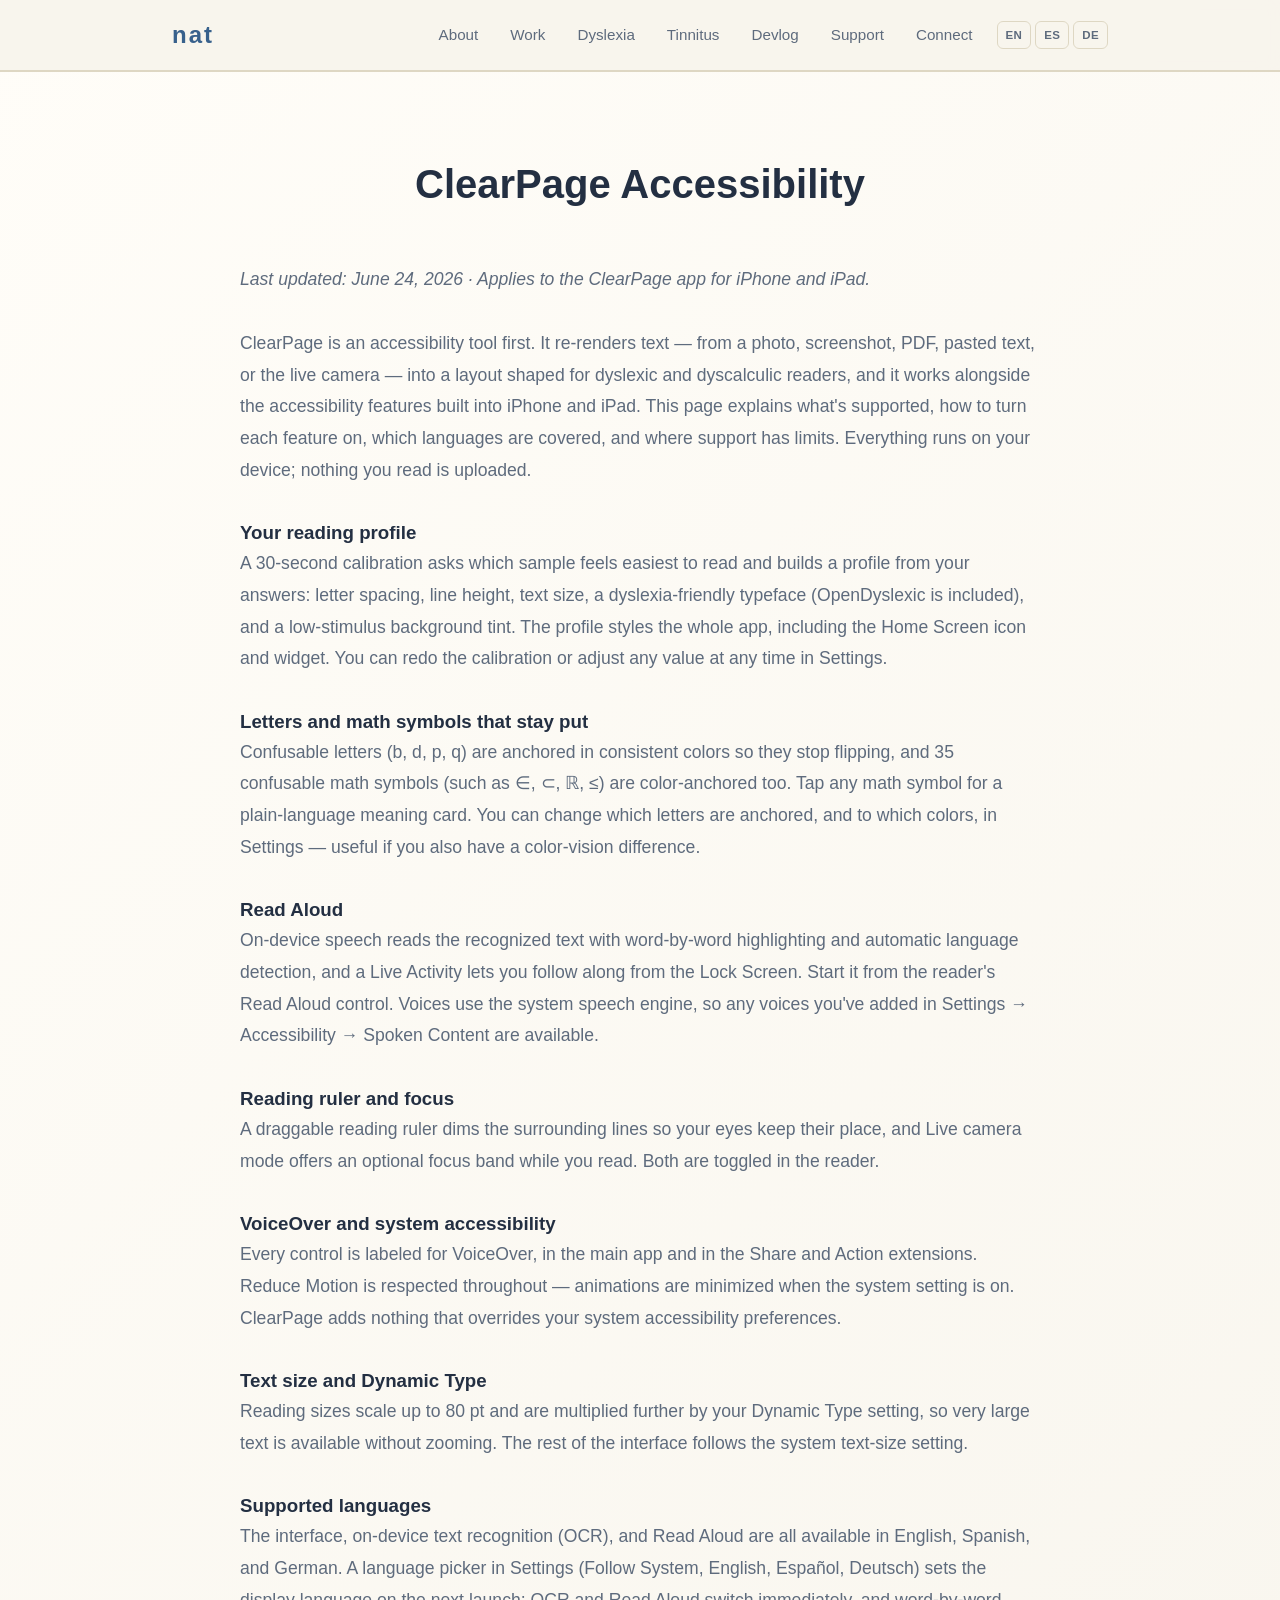
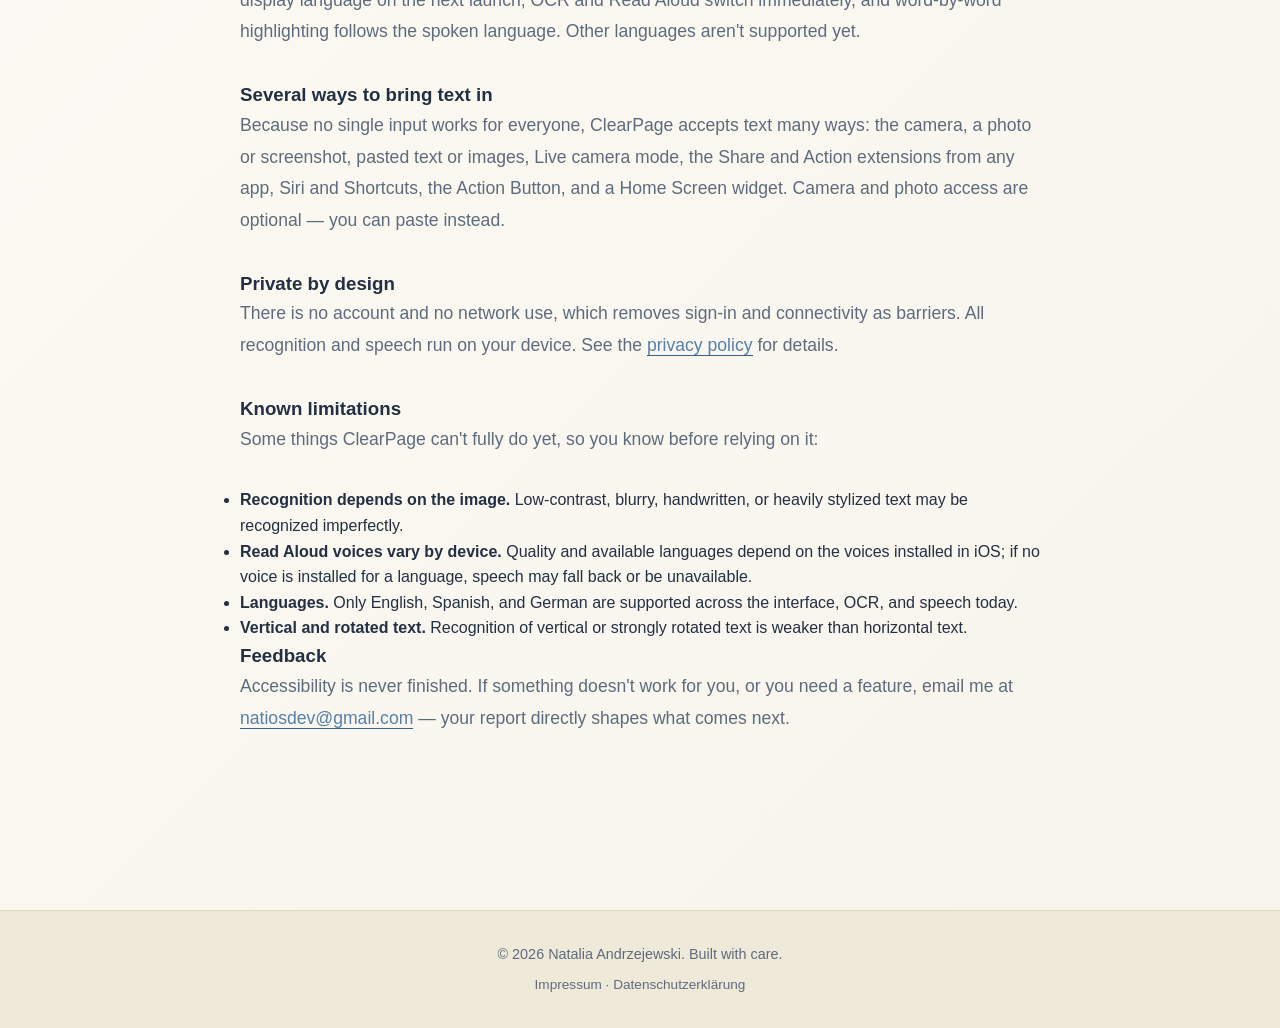
==== clearpage-accessibility.html @ b4b9f11f "Revamp to CSS v2" ====
<!DOCTYPE html>
<html lang="en">
<head>
    <meta charset="UTF-8">
    <meta name="viewport" content="width=device-width, initial-scale=1.0">
    <meta name="description" content="How the ClearPage iOS app supports accessibility: reading profiles, color-anchored letters, Read Aloud, VoiceOver, Dynamic Type, and supported languages (English, Spanish, German).">
    <title>ClearPage Accessibility | Natalia Andrzejewski</title>
    <link rel="icon" type="image/svg+xml" href="favicon.svg">
    <link rel="stylesheet" href="style.css?v=2">
    <script>(function(){try{var p=JSON.parse(localStorage.getItem('natladev-prefs')||'{}');var d=document.documentElement,t=p.theme;d.dataset.theme=(t==='light'||t==='dark')?t:(matchMedia('(prefers-color-scheme: light)').matches?'light':'dark');if(p.font)d.dataset.font=p.font;if(p.textsize)d.dataset.textsize=p.textsize;if(p.spacing)d.dataset.spacing=p.spacing;}catch(e){}})();</script>
</head>
<body>
    <a class="skip-link" href="#main">Skip to content</a>
    <nav class="navbar">
        <div class="container">
            <a href="index.html" class="logo">nat</a>
            <div class="nav-right">
                <ul class="nav-links" id="navMenu">
                    <li><a href="index.html#about" data-i18n="nav.about">About</a></li>
                    <li><a href="index.html#work" data-i18n="nav.work">Work</a></li>
                    <li><a href="clearpage.html" data-i18n="nav.dyslexia">Dyslexia</a></li>
                    <li><a href="tinnitus.html" data-i18n="nav.tinnitus">Tinnitus</a></li>
                    <li><a href="devlog.html" data-i18n="nav.devlog">Devlog</a></li>
                    <li><a href="support.html" data-i18n="nav.support">Support</a></li>
                    <li><a href="index.html#socials" data-i18n="nav.connect">Connect</a></li>
                </ul>
                <div class="lang-switch" role="group" aria-label="Language / Idioma / Sprache">
                    <button type="button" class="lang-btn" data-lang="en">EN</button>
                    <button type="button" class="lang-btn" data-lang="es">ES</button>
                    <button type="button" class="lang-btn" data-lang="de">DE</button>
                </div>
                <button class="nav-toggle" aria-label="Menu" aria-expanded="false" aria-controls="navMenu">☰</button>
            </div>
        </div>
    </nav>

    <section class="section" id="main">
        <div class="container">
            <h2 data-i18n="cpa.title">ClearPage Accessibility</h2>
            <div class="about-content">
                <p><em data-i18n="cpa.updated">Last updated: June 24, 2026 · Applies to the ClearPage app for iPhone and iPad.</em></p>

                <p data-i18n="cpa.intro">ClearPage is an accessibility tool first. It re-renders text — from a photo, screenshot, PDF, pasted text, or the live camera — into a layout shaped for dyslexic and dyscalculic readers, and it works alongside the accessibility features built into iPhone and iPad. This page explains what's supported, how to turn each feature on, which languages are covered, and where support has limits. Everything runs on your device; nothing you read is uploaded.</p>

                <h3 data-i18n="cpa.s1.h">Your reading profile</h3>
                <p data-i18n="cpa.s1.p">A 30-second calibration asks which sample feels easiest to read and builds a profile from your answers: letter spacing, line height, text size, a dyslexia-friendly typeface (OpenDyslexic is included), and a low-stimulus background tint. The profile styles the whole app, including the Home Screen icon and widget. You can redo the calibration or adjust any value at any time in Settings.</p>

                <h3 data-i18n="cpa.s2.h">Letters and math symbols that stay put</h3>
                <p data-i18n="cpa.s2.p">Confusable letters (b, d, p, q) are anchored in consistent colors so they stop flipping, and 35 confusable math symbols (such as ∈, ⊂, ℝ, ≤) are color-anchored too. Tap any math symbol for a plain-language meaning card. You can change which letters are anchored, and to which colors, in Settings — useful if you also have a color-vision difference.</p>

                <h3 data-i18n="cpa.s3.h">Read Aloud</h3>
                <p data-i18n="cpa.s3.p">On-device speech reads the recognized text with word-by-word highlighting and automatic language detection, and a Live Activity lets you follow along from the Lock Screen. Start it from the reader's Read Aloud control. Voices use the system speech engine, so any voices you've added in Settings → Accessibility → Spoken Content are available.</p>

                <h3 data-i18n="cpa.s4.h">Reading ruler and focus</h3>
                <p data-i18n="cpa.s4.p">A draggable reading ruler dims the surrounding lines so your eyes keep their place, and Live camera mode offers an optional focus band while you read. Both are toggled in the reader.</p>

                <h3 data-i18n="cpa.s5.h">VoiceOver and system accessibility</h3>
                <p data-i18n="cpa.s5.p">Every control is labeled for VoiceOver, in the main app and in the Share and Action extensions. Reduce Motion is respected throughout — animations are minimized when the system setting is on. ClearPage adds nothing that overrides your system accessibility preferences.</p>

                <h3 data-i18n="cpa.s6.h">Text size and Dynamic Type</h3>
                <p data-i18n="cpa.s6.p">Reading sizes scale up to 80 pt and are multiplied further by your Dynamic Type setting, so very large text is available without zooming. The rest of the interface follows the system text-size setting.</p>

                <h3 data-i18n="cpa.s7.h">Supported languages</h3>
                <p data-i18n="cpa.s7.p">The interface, on-device text recognition (OCR), and Read Aloud are all available in English, Spanish, and German. A language picker in Settings (Follow System, English, Español, Deutsch) sets the display language on the next launch; OCR and Read Aloud switch immediately, and word-by-word highlighting follows the spoken language. Other languages aren't supported yet.</p>

                <h3 data-i18n="cpa.s8.h">Several ways to bring text in</h3>
                <p data-i18n="cpa.s8.p">Because no single input works for everyone, ClearPage accepts text many ways: the camera, a photo or screenshot, pasted text or images, Live camera mode, the Share and Action extensions from any app, Siri and Shortcuts, the Action Button, and a Home Screen widget. Camera and photo access are optional — you can paste instead.</p>

                <h3 data-i18n="cpa.s9.h">Private by design</h3>
                <p data-i18n-html="cpa.s9.p">There is no account and no network use, which removes sign-in and connectivity as barriers. All recognition and speech run on your device. See the <a href="clearpage-privacy.html">privacy policy</a> for details.</p>

                <h3 data-i18n="cpa.s10.h">Known limitations</h3>
                <p data-i18n="cpa.s10.p">Some things ClearPage can't fully do yet, so you know before relying on it:</p>
                <ul>
                    <li data-i18n-html="cpa.s10.li1"><strong>Recognition depends on the image.</strong> Low-contrast, blurry, handwritten, or heavily stylized text may be recognized imperfectly.</li>
                    <li data-i18n-html="cpa.s10.li2"><strong>Read Aloud voices vary by device.</strong> Quality and available languages depend on the voices installed in iOS; if no voice is installed for a language, speech may fall back or be unavailable.</li>
                    <li data-i18n-html="cpa.s10.li3"><strong>Languages.</strong> Only English, Spanish, and German are supported across the interface, OCR, and speech today.</li>
                    <li data-i18n-html="cpa.s10.li4"><strong>Vertical and rotated text.</strong> Recognition of vertical or strongly rotated text is weaker than horizontal text.</li>
                </ul>

                <h3 data-i18n="cpa.s11.h">Feedback</h3>
                <p data-i18n-html="cpa.s11.p">Accessibility is never finished. If something doesn't work for you, or you need a feature, email me at <a href="mailto:natiosdev@gmail.com">natiosdev@gmail.com</a> — your report directly shapes what comes next.</p>
            </div>
        </div>
    </section>

    <footer>
        <div class="container">
            <p data-i18n="footer.copyright">&copy; 2026 Natalia Andrzejewski. Built with care.</p>
            <p class="legal-links"><a href="impressum.html" data-i18n="footer.impressum">Impressum</a> · <a href="datenschutz.html" data-i18n="footer.privacy">Datenschutzerklärung</a></p>
        </div>
    </footer>

    <script src="translations.js"></script>
    <script src="i18n.js"></script>
    <script src="script.js"></script>
    <script src="prefs.js" defer></script>
</body>
</html>
---- style.css ----
/* ============================================================================
   natladev — design system reference
   ----------------------------------------------------------------------------
   THEMING   :root sets dark-theme tokens; [data-theme="light"] overrides them.
             Reading prefs are applied via [data-theme] / [data-font] /
             [data-textsize] / [data-spacing] on <html> (see prefs.js).

   COLOR TOKENS
     --primary / --secondary   page + panel backgrounds
     --text / --text-muted     body + secondary text
     --accent / --accent-light brand blue (gradients, links, focus)
     --border, --card-bg, --card-bg-hover, --panel-bg, --tag-bg
     --cta-bg / --cta-text     contrast-safe filled buttons (both themes)

   ACCENT PRESETS (per-element gradient + glow, set on a parent element)
     .accent-blue/teal/amber/gold/rose  ->  --c-a / --c-b / --c-glow
     .tile-coffee/star/share/linkedin/email  ->  --tile-a / --tile-b / --tile-glow

   SHARED COMPONENTS
     .gradient-badge / .tile-icon   gradient circular icon badges
     .give-action / .give-grid      borderless glow tiles (Support, Connect)
     .step / .timeline              borderless steps + status timeline (Tinnitus)
     .has-glow / .hero-aurora       soft radial / warm aurora section glows
     tile-rise keyframe             shared entrance animation

   MOTION   Every animation/transition has a (prefers-reduced-motion: reduce)
            fallback. Keep that contract when adding new motion.
   ============================================================================ */
* {
    margin: 0;
    padding: 0;
    box-sizing: border-box;
}

:root {
    --primary: #1f2733;
    --secondary: #28323f;
    --accent: #74a0c5;
    --accent-light: #8ab0cf;
    --text: #f3efe4;
    --text-muted: #b6bfca;
    --border: #3a4452;
    --bg-dark: #1f2733;
    --bg-darker: #161d27;
    --nav-bg: rgba(31, 39, 51, 0.82);
    --nav-bg-solid: rgba(31, 39, 51, 0.97);
    --card-bg: rgba(243, 239, 228, 0.035);
    --card-bg-hover: rgba(243, 239, 228, 0.065);
    --tag-bg: rgba(115, 155, 191, 0.18);
    --panel-bg: #28323f;
    --cta-bg: #8ab0cf;
    --cta-text: #161d27;
    color-scheme: dark;
}

:root[data-theme="light"] {
    --primary: #f7f4ec;
    --secondary: #efe9da;
    --accent: #38618c;
    --accent-light: #5680a8;
    --text: #232f42;
    --text-muted: #5e6b7d;
    --border: #ded7c3;
    --bg-dark: #f7f4ec;
    --bg-darker: #fffdf8;
    --nav-bg: rgba(247, 244, 236, 0.86);
    --nav-bg-solid: rgba(247, 244, 236, 0.97);
    --card-bg: rgba(35, 47, 66, 0.035);
    --card-bg-hover: rgba(35, 47, 66, 0.065);
    --tag-bg: rgba(56, 97, 140, 0.1);
    --panel-bg: #fffdf8;
    --cta-bg: #2c4a68;
    --cta-text: #fffdf8;
    color-scheme: light;
}

/* OpenDyslexic — used only when the dyslexia-friendly font preference is on */
@font-face {
    font-family: 'OpenDyslexic';
    src: url('assets/fonts/OpenDyslexic-Regular.otf') format('opentype');
    font-weight: 400;
    font-style: normal;
    font-display: swap;
}

@font-face {
    font-family: 'OpenDyslexic';
    src: url('assets/fonts/OpenDyslexic-Bold.otf') format('opentype');
    font-weight: 700;
    font-style: normal;
    font-display: swap;
}

/* Reading preferences (set as data attributes on <html> by prefs.js) */
:root[data-textsize="large"] { font-size: 112.5%; }
:root[data-textsize="xl"] { font-size: 125%; }

:root[data-font="dyslexic"] body,
:root[data-font="dyslexic"] h1,
:root[data-font="dyslexic"] h2,
:root[data-font="dyslexic"] h3,
:root[data-font="dyslexic"] .logo {
    font-family: 'OpenDyslexic', Verdana, 'Trebuchet MS', Tahoma, sans-serif;
    letter-spacing: 0.02em;
    word-spacing: 0.1em;
}

:root[data-spacing="relaxed"] body { line-height: 1.9; }
:root[data-spacing="relaxed"] .about-content > p,
:root[data-spacing="relaxed"] .work-card p { line-height: 2.1; }

body {
    font-family: -apple-system, BlinkMacSystemFont, 'Segoe UI', 'Roboto', 'Oxygen', 'Ubuntu', 'Cantarell', sans-serif;
    background: linear-gradient(135deg, var(--bg-darker) 0%, var(--primary) 100%);
    color: var(--text);
    line-height: 1.6;
    overflow-x: hidden;
}

.container {
    max-width: 1000px;
    margin: 0 auto;
    padding: 0 2rem;
}

/* Accessibility: skip link + visible keyboard focus */
.skip-link {
    position: absolute;
    left: -9999px;
    top: 0;
    z-index: 200;
    background: var(--accent);
    color: var(--cta-text);
    padding: 0.75rem 1.25rem;
    border-radius: 0 0 8px 0;
    text-decoration: none;
    font-weight: 600;
}

.skip-link:focus {
    left: 0;
}

a:focus-visible,
button:focus-visible {
    outline: 3px solid var(--accent-light);
    outline-offset: 3px;
    border-radius: 4px;
}

/* Navigation */
.navbar {
    position: sticky;
    top: 0;
    z-index: 100;
    background: var(--nav-bg);
    backdrop-filter: blur(10px);
    border-bottom: 1px solid var(--border);
    padding: 1rem 0;
}

.navbar .container {
    display: flex;
    justify-content: space-between;
    align-items: center;
}

.logo {
    font-size: 1.5rem;
    font-weight: 700;
    color: var(--accent);
    text-decoration: none;
    letter-spacing: 2px;
}

.nav-toggle {
    display: none;
    font: inherit;
    font-size: 1.4rem;
    line-height: 1;
    color: var(--text);
    background: none;
    border: 1px solid var(--border);
    border-radius: 8px;
    padding: 0.35rem 0.65rem;
    cursor: pointer;
}

.nav-links {
    display: flex;
    list-style: none;
    gap: 2rem;
}

.nav-links a {
    color: var(--text-muted);
    text-decoration: none;
    transition: color 0.3s ease;
    font-size: 0.95rem;
}

.nav-links a:hover {
    color: var(--accent);
}

/* Hero Section */
.hero {
    padding: 8rem 0;
    text-align: center;
}

.hero-photo-ring {
    display: inline-block;
    padding: 4px;
    margin-bottom: 1.75rem;
    border-radius: 50%;
    background: linear-gradient(135deg, var(--accent), var(--accent-light));
    box-shadow: 0 14px 34px rgba(91, 134, 171, 0.30);
    transition: transform 0.3s ease;
}
.hero-photo-ring:hover { transform: translateY(-3px); }
.hero-photo {
    display: block;
    width: 150px;
    height: 150px;
    border-radius: 50%;
    object-fit: cover;
}
.hero-lead {
    max-width: 620px;
    margin: 0 auto;
    font-size: 1.45rem;
    line-height: 1.5;
    color: var(--text);
}
.hero-lead strong { color: var(--accent-light); font-weight: 700; }
.hero .hero-cred {
    margin-top: 1.1rem;
    font-size: 1rem;
}

.hero h1 {
    font-size: 3.5rem;
    font-weight: 700;
    margin-bottom: 1rem;
    color: var(--text);
}

.hero .subtitle {
    font-size: 1.25rem;
    color: var(--text-muted);
    max-width: 600px;
    margin: 0 auto;
}

.hero-tagline {
    margin-top: 1.5rem;
    font-size: 1.05rem;
    font-style: italic;
    color: var(--accent-light);
}

/* Hero app wordmarks */
.hero-apps {
    display: flex;
    flex-wrap: wrap;
    justify-content: center;
    align-items: flex-end;
    gap: 2.75rem;
    margin-top: 3rem;
}

.hero-app {
    display: inline-flex;
    flex-direction: column;
    align-items: center;
    gap: 0.7rem;
    opacity: 0.92;
    transition: opacity 0.25s ease, transform 0.25s ease;
}

.hero-app:hover { opacity: 1; transform: translateY(-3px); }

.hero-app img {
    height: 2.75rem;
    width: auto;
}

.hero-app-tag {
    font-size: 0.78rem;
    letter-spacing: 0.02em;
    color: var(--text-muted);
}

/* Tacet's mark is compact, so size it to sit level with the ClearPage logo */
.hero-app.wm-mtm img { height: 2rem; }

.hero-app:focus-visible {
    outline: 3px solid var(--accent-light);
    outline-offset: 6px;
    border-radius: 4px;
}

@media (max-width: 768px) {
    .hero-apps { gap: 2rem; }
    .hero-app img { height: 2.25rem; }
    .hero-app.wm-mtm img { height: 1.6rem; }
}

/* Hero sheet music: restless notes falling silent under the tacet mark */
.sound-wave {
    max-width: 700px;
    margin: 3rem auto 0;
}

.sound-wave svg {
    display: block;
    width: 100%;
    height: 70px;
    filter: drop-shadow(0 0 8px rgba(91, 134, 171, 0.35));
}

.staff-lines line {
    stroke: var(--accent);
    stroke-width: 1.5;
    stroke-linecap: round;
    opacity: 0.35;
    vector-effect: non-scaling-stroke;
}

.notes-chaos ellipse,
.notes-chaos .beam {
    fill: var(--accent);
}

.notes-chaos path {
    stroke: var(--accent);
    stroke-width: 2.5;
    stroke-linecap: round;
    fill: none;
    vector-effect: non-scaling-stroke;
}

.notes-chaos .beam {
    stroke: none;
}

.tacet-rest rect {
    fill: var(--accent);
}

.tacet-rest text {
    fill: var(--accent);
    font-family: Georgia, 'Times New Roman', serif;
    font-style: italic;
    font-size: 15px;
    letter-spacing: 1px;
}

/* The staff breathes: noisy notes (chaos) gently resolving into the tacet (rest), on a slow loop. */
.notes-chaos {
    opacity: 0.85;
    animation: wave-breathe-out 9s ease-in-out 1s infinite alternate;
}

.tacet-rest {
    opacity: 0;
    animation: wave-breathe-in 9s ease-in-out 1s infinite alternate;
}

@keyframes wave-breathe-out {
    from { opacity: 0.85; }
    to { opacity: 0; }
}

@keyframes wave-breathe-in {
    from { opacity: 0; }
    to { opacity: 0.9; }
}

@media (prefers-reduced-motion: reduce) {
    .notes-chaos { display: none; }
    .tacet-rest { opacity: 0.9; animation: none; }
}

/* Stat band */
.stat-band {
    text-align: center;
}

.stat-number {
    font-size: 4.5rem;
    font-weight: 700;
    line-height: 1.1;
    background: linear-gradient(135deg, var(--accent), var(--accent-light));
    -webkit-background-clip: text;
    background-clip: text;
    color: transparent;
}

.stat-text {
    max-width: 480px;
    margin: 0.75rem auto 0;
    color: var(--text-muted);
    font-size: 1.1rem;
}

/* Standalone line */
.about-content .standalone-line,
.standalone-line {
    margin: 3.5rem 0 1.5rem;
    text-align: center;
    font-size: 2rem;
    font-weight: 700;
    color: var(--accent);
}

/* Tone demo */
.tone-demo .about-content > p {
    text-align: center;
}

.tone-demo-controls {
    text-align: center;
    margin-top: 2.5rem;
}

.ear-emitter {
    position: relative;
    display: inline-flex;
    align-items: center;
    justify-content: center;
    width: 7rem;
    height: 7rem;
    border-radius: 50%;
    border: 1px solid var(--border);
    background: var(--card-bg);
    color: var(--accent);
    cursor: pointer;
    transition: background 0.25s ease, box-shadow 0.25s ease, transform 0.2s ease;
    user-select: none;
    -webkit-user-select: none;
    touch-action: none;
}

.ear-emitter:hover {
    background: var(--card-bg-hover);
    transform: translateY(-2px);
}

.ear-emitter:focus-visible {
    outline: 3px solid var(--accent-light);
    outline-offset: 4px;
}

.ear-emitter.playing {
    background: var(--card-bg-hover);
    box-shadow: 0 0 0 4px var(--tag-bg);
}

.ear-icon {
    position: relative;
    z-index: 2;
    display: flex;
    align-items: center;
    justify-content: center;
    width: 3.5rem;
    height: 3.5rem;
    border-radius: 50%;
    color: #fff;
    background: linear-gradient(135deg, var(--accent), var(--accent-light));
    box-shadow: inset 0 1px 2px rgba(255, 255, 255, 0.3), 0 6px 16px var(--tag-bg);
    transition: transform 0.3s ease;
}
.ear-emitter.playing .ear-icon { transform: scale(1.06); }

/* Sound ripples out from the ear while held — what he hears, made visible. */
.ear-waves span {
    position: absolute;
    top: 50%;
    left: 50%;
    width: 3.5rem;
    height: 3.5rem;
    margin: -1.75rem 0 0 -1.75rem;
    border-radius: 50%;
    border: 2px solid var(--accent);
    opacity: 0;
    z-index: 1;
    pointer-events: none;
}
.ear-emitter.playing .ear-waves span { animation: ear-ripple 1.9s ease-out infinite; }
.ear-emitter.playing .ear-waves span:nth-child(2) { animation-delay: 0.63s; }
.ear-emitter.playing .ear-waves span:nth-child(3) { animation-delay: 1.26s; }

@keyframes ear-ripple {
    0% { opacity: 0.5; transform: scale(0.85); }
    100% { opacity: 0; transform: scale(2.6); }
}

.tone-prompt {
    margin-top: 1.5rem;
    font-weight: 600;
    color: var(--text);
}

@media (prefers-reduced-motion: reduce) {
    .ear-emitter:hover { transform: none; }
    .ear-emitter.playing .ear-icon { transform: none; }
    .ear-emitter.playing .ear-waves span { animation: none; opacity: 0; }
}

.tone-note {
    margin-top: 1.25rem;
    font-size: 0.9rem;
    color: var(--text-muted);
    line-height: 1.7;
}

/* Sections */
.section {
    padding: 5rem 0;
    border-top: 1px solid var(--border);
}

.section h2 {
    font-size: 2.5rem;
    margin-bottom: 3rem;
    text-align: center;
}

/* About Section */
.about-content {
    max-width: 800px;
    margin: 0 auto;
}

.about-content a {
    color: var(--accent-light);
    text-decoration: none;
    border-bottom: 1px solid var(--accent);
}

.about-content a:hover {
    color: var(--accent);
}

.about-content > p {
    font-size: 1.1rem;
    color: var(--text-muted);
    margin-bottom: 2rem;
    line-height: 1.8;
}

.highlights {
    margin: 3rem 0;
}

.highlights h3 {
    font-size: 1.3rem;
    margin-bottom: 1rem;
    color: var(--accent);
}

.highlights ul {
    list-style: none;
    margin-top: 1rem;
}

.highlights li {
    padding: 0.75rem 0;
    padding-left: 1.5rem;
    position: relative;
    color: var(--text-muted);
}

.highlights li:before {
    content: "→";
    position: absolute;
    left: 0;
    color: var(--accent);
}

/* Work Grid */
.work-grid {
    display: grid;
    grid-template-columns: repeat(auto-fit, minmax(280px, 1fr));
    gap: 2rem;
    margin-top: 2rem;
}

.work-card {
    background: var(--card-bg);
    border: 1px solid var(--border);
    border-radius: 8px;
    padding: 2rem;
    transition: all 0.3s ease;
    cursor: pointer;
}

.work-card-link {
    display: block;
    text-decoration: none;
    color: inherit;
}

.work-card:hover {
    border-color: var(--accent);
    background: var(--card-bg-hover);
    transform: translateY(-4px);
}

.card-media {
    width: 132px;
    margin: 0 auto 1.5rem;
    border-radius: 16px;
    overflow: hidden;
    border: 1px solid var(--border);
    box-shadow: 0 6px 18px rgba(0, 0, 0, 0.12);
    background: var(--bg-darker);
}

.card-media video,
.card-media img {
    display: block;
    width: 100%;
    height: auto;
}

.work-card h3 {
    font-size: 1.2rem;
    margin-bottom: 0.75rem;
    color: var(--text);
}

.work-card p {
    color: var(--text-muted);
    margin-bottom: 1.5rem;
    line-height: 1.6;
}

.proj-cta {
    display: block;
    margin-bottom: 1.5rem;
    color: var(--accent-light);
    font-weight: 700;
    font-size: 1rem;
    letter-spacing: 0.01em;
}

.work-card:hover .proj-cta {
    color: var(--accent);
}

.tags {
    display: flex;
    flex-wrap: wrap;
    gap: 0.5rem;
}

.tags span {
    font-size: 0.8rem;
    background: var(--tag-bg);
    color: var(--accent-light);
    padding: 0.35rem 0.75rem;
    border-radius: 12px;
}

/* Social Section */
.social-section {
    text-align: center;
}

.social-section p {
    font-size: 1.1rem;
    color: var(--text-muted);
    margin-bottom: 3rem;
}

.social-links {
    display: flex;
    justify-content: center;
    gap: 2rem;
    flex-wrap: wrap;
}

.social-btn {
    display: inline-flex;
    align-items: center;
    gap: 0.75rem;
    padding: 1rem 1.75rem;
    border: 1px solid var(--border);
    border-radius: 10px;
    color: var(--text);
    text-decoration: none;
    font-weight: 500;
    transition: background 0.25s ease, box-shadow 0.25s ease, transform 0.25s ease;
    background: var(--card-bg);
    box-shadow: 0 1px 2px rgba(0, 0, 0, 0.04);
}

.social-btn:hover {
    background: var(--card-bg-hover);
    box-shadow: 0 6px 16px rgba(0, 0, 0, 0.08);
    transform: translateY(-1px);
}

/* Primary CTA — one confident filled button per page, for the one action that matters most */
.social-btn.primary {
    background: var(--cta-bg);
    border-color: var(--cta-bg);
    color: var(--cta-text);
    font-weight: 600;
    box-shadow: 0 4px 14px var(--tag-bg);
}

.social-btn.primary:hover {
    background: var(--cta-bg);
    border-color: var(--cta-bg);
    box-shadow: 0 8px 22px var(--tag-bg);
    transform: translateY(-1px);
    opacity: 0.92;
}

.social-btn svg {
    width: 20px;
    height: 20px;
}

.social-btn.github {
    --hover-color: var(--text);
}

.social-btn.linkedin {
    --hover-color: #0a66c2;
}

.social-btn.twitter {
    --hover-color: #1da1f2;
}

.social-btn.email {
    --hover-color: #34d399;
}

/* Status badges on work cards ("In Development" / "In Beta") */
.badge {
    display: inline-block;
    padding: 0.25rem 0.75rem;
    border-radius: 12px;
    font-size: 0.75rem;
    font-weight: 600;
    white-space: nowrap;
    margin-left: 0.5rem;
}

.badge-dev {
    background: var(--tag-bg);
    color: var(--accent);
}

.badge-beta {
    background: rgba(181, 127, 46, 0.16);
    color: #b5762c;
}

.badge-live {
    background: rgba(46, 160, 110, 0.18);
    color: #2ea06e;
}

/* Hero pronouns — mini badge tucked under the name */
.hero-pronouns {
    display: inline-block;
    margin-top: -0.35rem;
    margin-bottom: 0.5rem;
    font-size: 0.68rem;
    font-weight: 600;
    letter-spacing: 0.04em;
    color: var(--accent);
    background: var(--tag-bg);
    border: 1px solid var(--accent);
    border-radius: 999px;
    padding: 0.08rem 0.55rem;
    line-height: 1.4;
}

/* Right side of the nav bar: links + language switch + menu toggle */
.nav-right {
    display: flex;
    align-items: center;
    gap: 1.5rem;
}

/* Language switcher (always visible in the bar) */
.lang-switch {
    display: inline-flex;
    gap: 0.25rem;
    align-items: center;
}
.lang-btn {
    font: inherit;
    font-size: 0.72rem;
    font-weight: 700;
    letter-spacing: 0.03em;
    padding: 0.25rem 0.5rem;
    border: 1px solid var(--border);
    background: transparent;
    color: var(--text-muted);
    border-radius: 6px;
    cursor: pointer;
    transition: background 0.2s ease, color 0.2s ease, border-color 0.2s ease;
}
.lang-btn:hover { color: var(--text); border-color: var(--accent); }
.lang-btn[aria-pressed="true"] {
    background: var(--accent);
    border-color: var(--accent);
    color: #fff;
}

/* ===== Shared design language ===== */
/* Accent presets: set --c-a / --c-b / --c-glow for gradients, glows, and hovers */
.accent-teal  { --c-a: #1f8d86; --c-b: #44c3b6; --c-glow: rgba(31, 141, 134, 0.30); }
.accent-amber { --c-a: #c6852f; --c-b: #e3a857; --c-glow: rgba(198, 133, 47, 0.30); }
.accent-gold  { --c-a: #c69a16; --c-b: #f0cb4e; --c-glow: rgba(198, 154, 22, 0.30); }
.accent-blue  { --c-a: #3f6fa8; --c-b: #6aa0d6; --c-glow: rgba(63, 111, 168, 0.32); }
.accent-rose  { --c-a: #b5547a; --c-b: #e08aa9; --c-glow: rgba(181, 84, 122, 0.30); }

/* Reusable gradient icon badge */
.gradient-badge {
    display: flex;
    align-items: center;
    justify-content: center;
    border-radius: 50%;
    color: #fff;
    background: linear-gradient(135deg, var(--c-a, var(--accent)), var(--c-b, var(--accent-light)));
    box-shadow: inset 0 1px 2px rgba(255, 255, 255, 0.3), 0 6px 16px var(--c-glow, rgba(0, 0, 0, 0.15));
    transition: transform 0.3s ease;
}

/* Soft radial glow behind a section */
.has-glow { position: relative; overflow: hidden; }
.has-glow > .container { position: relative; z-index: 1; }
.has-glow::before {
    content: '';
    position: absolute;
    top: 32%;
    left: 50%;
    width: 720px;
    height: 720px;
    max-width: 130vw;
    transform: translate(-50%, -50%);
    background: radial-gradient(circle, rgba(91, 134, 171, 0.13), transparent 70%);
    pointer-events: none;
    z-index: 0;
}

/* Project cards (home) */
.proj-card { animation: tile-rise 0.55s ease both; }
.work-grid .proj-card:nth-child(1) { animation-delay: 0.05s; }
.work-grid .proj-card:nth-child(2) { animation-delay: 0.14s; }

.proj-head {
    display: flex;
    align-items: center;
    gap: 1rem;
    margin-bottom: 1.1rem;
}

.proj-icon {
    width: 60px;
    height: 60px;
    border-radius: 24%;
    flex-shrink: 0;
    box-shadow: 0 6px 16px var(--c-glow, rgba(0, 0, 0, 0.2));
    transition: transform 0.3s ease;
}

.proj-titles { display: flex; flex-direction: column; gap: 0.4rem; align-items: flex-start; }
.proj-titles h3 { margin: 0; font-size: 1.35rem; }
.proj-titles .badge { margin-left: 0; }

.proj-card em { color: var(--c-a); font-style: italic; }

.proj-card:hover {
    border-color: var(--c-a);
    box-shadow: 0 16px 38px var(--c-glow);
}
.proj-card:hover .proj-icon { transform: scale(1.06) rotate(-3deg); }

/* Skill group labels: a little color */

/* Socials: brand-tinted hover with a lift */
.social-btn.github:hover,
.social-btn.linkedin:hover,
.social-btn.email:hover {
    border-color: var(--hover-color);
    color: var(--hover-color);
    transform: translateY(-3px);
}

@media (prefers-reduced-motion: reduce) {
    .proj-card { animation: none; }
    .proj-card:hover .proj-icon { transform: none; }
    .social-btn.github:hover,
    .social-btn.linkedin:hover,
    .social-btn.email:hover { transform: none; }
}

/* Support hero: app icon badges */
.hero-app-icons {
    display: flex;
    justify-content: center;
    gap: 1.5rem;
    margin-top: 2.75rem;
}

.app-icon-badge {
    display: inline-flex;
    border-radius: 22%;
    box-shadow: 0 8px 24px rgba(0, 0, 0, 0.25);
    transition: transform 0.25s ease, box-shadow 0.25s ease;
}

.app-icon-badge img {
    display: block;
    width: 76px;
    height: 76px;
    border-radius: 22%;
}

.app-icon-badge:hover {
    transform: translateY(-4px) scale(1.04);
    box-shadow: 0 14px 32px rgba(0, 0, 0, 0.32);
}

.app-icon-badge:focus-visible {
    outline: 3px solid var(--accent-light);
    outline-offset: 4px;
}

/* Support: icon tiles for ways to support */
.support-section { position: relative; overflow: hidden; }

.support-section::before {
    content: '';
    position: absolute;
    top: 28%;
    left: 50%;
    width: 680px;
    height: 680px;
    max-width: 120vw;
    transform: translate(-50%, -50%);
    background: radial-gradient(circle, rgba(91, 134, 171, 0.16), transparent 70%);
    pointer-events: none;
    z-index: 0;
}

.support-section .container { position: relative; z-index: 1; }

@keyframes tile-rise {
    from { opacity: 0; transform: translateY(18px); }
    to { opacity: 1; transform: translateY(0); }
}

/* Per-tile accent presets — shared by the Support and Connect tiles */
.tile-coffee { --tile-a: #c6852f; --tile-b: #e3a857; --tile-glow: rgba(198, 133, 47, 0.32); }
.tile-star   { --tile-a: #c69a16; --tile-b: #f0cb4e; --tile-glow: rgba(198, 154, 22, 0.32); }
.tile-share  { --tile-a: #3f6fa8; --tile-b: #6aa0d6; --tile-glow: rgba(63, 111, 168, 0.34); }

/* Gradient circular icon badge used by the borderless tiles */
.tile-icon {
    display: flex;
    align-items: center;
    justify-content: center;
    width: 3.75rem;
    height: 3.75rem;
    border-radius: 50%;
    color: #fff;
    background: linear-gradient(135deg, var(--tile-a, var(--accent)), var(--tile-b, var(--accent-light)));
    box-shadow: inset 0 1px 2px rgba(255, 255, 255, 0.3), 0 6px 16px var(--tile-glow, rgba(0, 0, 0, 0.15));
    transition: transform 0.3s ease;
}

.share-btn { font: inherit; cursor: pointer; }

@media (prefers-reduced-motion: reduce) {
    .app-icon-badge:hover { transform: none; }
}

/* Support — "Ways to give back": warm, borderless actions */
.give-intro {
    text-align: center;
    max-width: 540px;
    margin: 1rem auto 0;
    color: var(--text-muted);
    font-size: 1.08rem;
    line-height: 1.65;
}
.give-grid {
    display: grid;
    grid-template-columns: repeat(auto-fit, minmax(210px, 1fr));
    gap: 1rem 1.5rem;
    max-width: 880px;
    margin: 3rem auto 0;
}
.give-action {
    display: flex;
    flex-direction: column;
    align-items: center;
    text-align: center;
    gap: 1.1rem;
    padding: 2rem 1.25rem;
    background: transparent;
    border: none;
    border-radius: 22px;
    color: var(--text);
    text-decoration: none;
    font: inherit;
    cursor: pointer;
    transition: background 0.35s ease, transform 0.35s ease;
    animation: tile-rise 0.55s ease both;
}
.give-action:nth-child(1) { animation-delay: 0.05s; }
.give-action:nth-child(2) { animation-delay: 0.13s; }
.give-action:nth-child(3) { animation-delay: 0.21s; }
.give-action .tile-icon {
    width: 4.25rem;
    height: 4.25rem;
    box-shadow: inset 0 1px 2px rgba(255, 255, 255, 0.3), 0 8px 22px var(--tile-glow, rgba(0, 0, 0, 0.15));
}
.give-action:hover {
    background: radial-gradient(circle at 50% 18%, var(--tile-glow, rgba(0, 0, 0, 0.06)), transparent 72%);
    transform: translateY(-5px);
}
.give-action:hover .tile-icon {
    transform: scale(1.08) rotate(-4deg);
    box-shadow: inset 0 1px 2px rgba(255, 255, 255, 0.35), 0 14px 32px var(--tile-glow, rgba(0, 0, 0, 0.2));
}
.give-action h3 {
    font-size: 1.18rem;
    color: var(--text);
}
.give-action p {
    color: var(--text-muted);
    font-size: 0.92rem;
    line-height: 1.55;
    margin: 0;
    max-width: 220px;
}
@media (prefers-reduced-motion: reduce) {
    .give-action { animation: none; }
    .give-action:hover { transform: none; }
    .give-action:hover .tile-icon { transform: none; }
}

/* Tinnitus hero — slow warm aurora glow */
.hero-aurora { position: relative; overflow: hidden; }
.hero-aurora > .container { position: relative; z-index: 1; }
.hero-aurora::before {
    content: '';
    position: absolute;
    top: -8%;
    left: 50%;
    width: 900px;
    height: 620px;
    max-width: 145vw;
    transform: translateX(-50%);
    background: radial-gradient(ellipse at center, rgba(198, 133, 47, 0.13), rgba(181, 84, 122, 0.08) 46%, transparent 72%);
    pointer-events: none;
    z-index: 0;
    animation: aurora-drift 15s ease-in-out infinite alternate;
}
@keyframes aurora-drift {
    from { transform: translateX(-50%) translateY(0) scale(1); opacity: 0.8; }
    to { transform: translateX(-50%) translateY(20px) scale(1.06); opacity: 1; }
}

/* Love story — hand-drawn sticky note */
.love-note {
    max-width: 330px;
    margin: 3rem auto;
    text-align: center;
}
.love-note img {
    display: block;
    width: 100%;
    height: auto;
    border-radius: 10px;
    transform: rotate(-2.5deg);
    box-shadow: 0 16px 38px rgba(0, 0, 0, 0.26);
    transition: transform 0.35s ease;
}
.love-note:hover img {
    transform: rotate(0deg) scale(1.02);
}
.love-note figcaption {
    margin-top: 1.4rem;
    font-style: italic;
    font-size: 0.95rem;
    color: var(--text-muted);
}
@media (prefers-reduced-motion: reduce) {
    .love-note:hover img { transform: rotate(-2.5deg); }
}

/* Love story signature */
.signature {
    text-align: center;
    margin-top: 1.25rem;
    font-style: italic;
    font-size: 1.05rem;
    color: var(--text-muted);
}

/* Project status — guided timeline */
.timeline {
    max-width: 560px;
    margin: 2.25rem auto 0;
    text-align: left;
}
.timeline-item {
    position: relative;
    display: grid;
    grid-template-columns: 1.25rem 1fr;
    gap: 1.1rem;
    padding-bottom: 1.85rem;
}
.timeline-item:last-child { padding-bottom: 0; }
.timeline-item::before {
    content: '';
    position: absolute;
    left: 0.56rem;
    top: 1.55rem;
    bottom: -0.1rem;
    width: 2px;
    background: linear-gradient(var(--c-a, var(--accent)), transparent);
}
.timeline-item:last-child::before { display: none; }
.timeline-node {
    position: relative;
    z-index: 1;
    width: 1.25rem;
    height: 1.25rem;
    margin-top: 0.2rem;
    border-radius: 50%;
    background: linear-gradient(135deg, var(--c-a, var(--accent)), var(--c-b, var(--accent-light)));
    box-shadow: inset 0 1px 2px rgba(255, 255, 255, 0.3), 0 4px 12px var(--c-glow, rgba(0, 0, 0, 0.15));
}
.timeline-when {
    display: block;
    font-weight: 700;
    font-size: 0.72rem;
    letter-spacing: 0.09em;
    text-transform: uppercase;
    color: var(--c-a, var(--accent));
    margin-bottom: 0.3rem;
}
.timeline-body p { margin: 0; color: var(--text-muted); line-height: 1.6; }

/* Status — connect CTA */
.status-cta {
    margin-top: 3rem;
    text-align: center;
}
.status-cta p {
    max-width: 480px;
    margin: 0 auto 1.5rem;
    color: var(--text-muted);
    line-height: 1.6;
}
.cta-link {
    display: inline-flex;
    align-items: center;
    gap: 0.45rem;
    font-size: 1.2rem;
    font-weight: 700;
    color: var(--text);
    text-decoration: none;
    border-bottom: 3px solid var(--accent);
    padding-bottom: 3px;
    transition: gap 0.2s ease, border-color 0.2s ease;
}
.cta-link:hover {
    gap: 0.75rem;
    border-color: var(--accent-light);
}
@media (prefers-reduced-motion: reduce) {
    .cta-button:hover { transform: none; }
}

@media (prefers-reduced-motion: reduce) {
    .hero-aurora::before { animation: none; }
}

/* Tinnitus "How it works" — guided flow timeline */
.flow {
    max-width: 680px;
    margin: 2.5rem auto 0;
}
.flow-step {
    display: grid;
    grid-template-columns: 3.5rem 1fr;
    gap: 1.5rem;
    padding-bottom: 2.5rem;
    animation: tile-rise 0.5s ease both;
}
.flow-step:nth-child(1) { animation-delay: 0.05s; }
.flow-step:nth-child(2) { animation-delay: 0.13s; }
.flow-step:nth-child(3) { animation-delay: 0.21s; }
.flow-step:nth-child(4) { animation-delay: 0.29s; }
.flow-step:last-child { padding-bottom: 0; }
.flow-marker { position: relative; }
.flow-badge {
    width: 3.5rem;
    height: 3.5rem;
    font-size: 1.35rem;
    font-weight: 700;
    position: relative;
    z-index: 1;
    transition: transform 0.3s ease, box-shadow 0.3s ease;
}
/* connecting line, fading from this step's accent toward the next */
.flow-step:not(:last-child) .flow-marker::after {
    content: '';
    position: absolute;
    left: 1.75rem;
    transform: translateX(-50%);
    top: 3.95rem;
    bottom: -2.5rem;
    width: 3px;
    border-radius: 3px;
    background: linear-gradient(180deg, var(--c-a), var(--c-glow));
}
.flow-content { padding-top: 0.45rem; }
.flow-content h3 { font-size: 1.15rem; color: var(--text); margin: 0 0 0.4rem; }
.flow-content p { color: var(--text-muted); line-height: 1.65; margin: 0 0 0.85rem; font-size: 0.97rem; }
.flow-content .tags span { color: var(--c-a); }
.flow-step:hover .flow-badge {
    transform: scale(1.08) rotate(-4deg);
    box-shadow: inset 0 1px 2px rgba(255, 255, 255, 0.35), 0 12px 28px var(--c-glow);
}
@media (prefers-reduced-motion: reduce) {
    .flow-step { animation: none; }
    .flow-step:hover .flow-badge { transform: none; }
}

/* Let's Connect — tile accents (matches the Support tiles) */
.connect-grid { max-width: 640px; margin-left: auto; margin-right: auto; }
.tile-linkedin { --tile-a: #2a66bc; --tile-b: #5b9bd5; --tile-glow: rgba(42, 102, 188, 0.32); }
.tile-email    { --tile-a: #2f9e7d; --tile-b: #54c79f; --tile-glow: rgba(47, 158, 125, 0.30); }

/* Stay in the loop — newsletter card */
.newsletter-section { position: relative; overflow: hidden; }
.newsletter-section::before {
    content: '';
    position: absolute;
    top: 32%;
    left: 50%;
    width: 620px;
    height: 620px;
    max-width: 120vw;
    transform: translate(-50%, -50%);
    background: radial-gradient(circle, rgba(91, 134, 171, 0.14), transparent 70%);
    pointer-events: none;
    z-index: 0;
}
.newsletter-section .container { position: relative; z-index: 1; }

.newsletter-card {
    max-width: 520px;
    margin: 2.5rem auto 0;
    padding: 2.5rem 2rem;
    background: var(--card-bg);
    border: 1px solid var(--border);
    border-radius: 20px;
    text-align: center;
    box-shadow: 0 16px 44px rgba(0, 0, 0, 0.10);
    animation: tile-rise 0.55s ease both;
}
.newsletter-badge {
    display: inline-flex;
    align-items: center;
    justify-content: center;
    width: 3.75rem;
    height: 3.75rem;
    border-radius: 50%;
    color: #fff;
    background: linear-gradient(135deg, var(--accent), var(--accent-light));
    box-shadow: inset 0 1px 2px rgba(255, 255, 255, 0.3), 0 6px 16px rgba(91, 134, 171, 0.32);
    margin-bottom: 1.25rem;
}
.newsletter-lead {
    color: var(--text-muted);
    line-height: 1.6;
    margin: 0 auto;
    max-width: 380px;
}
.newsletter-form {
    display: flex;
    gap: 0.75rem;
    margin-top: 1.75rem;
}
.newsletter-form input {
    flex: 1;
    min-width: 0;
    padding: 0.9rem 1.1rem;
    border: 1px solid var(--border);
    border-radius: 10px;
    background: var(--primary);
    color: var(--text);
    font: inherit;
    transition: border-color 0.2s ease, box-shadow 0.2s ease;
}
.newsletter-form input:focus {
    outline: none;
    border-color: var(--accent);
    box-shadow: 0 0 0 3px var(--tag-bg);
}
.newsletter-form button {
    padding: 0.9rem 1.75rem;
    border: none;
    border-radius: 10px;
    font-weight: 600;
    cursor: pointer;
    color: var(--cta-text);
    background: linear-gradient(135deg, var(--accent), var(--accent-light));
    box-shadow: 0 6px 16px var(--tag-bg);
    transition: transform 0.2s ease, box-shadow 0.2s ease;
    white-space: nowrap;
}
.newsletter-form button:hover {
    transform: translateY(-1px);
    box-shadow: 0 10px 24px var(--tag-bg);
}
.newsletter-fine {
    font-size: 0.85rem;
    color: var(--text-muted);
    margin-top: 1rem;
}
@media (max-width: 480px) {
    .newsletter-form { flex-direction: column; }
}
@media (prefers-reduced-motion: reduce) {
    .newsletter-card { animation: none; }
    .newsletter-form button:hover { transform: none; }
}

/* ClearPage page */
.wordmark {
    margin-bottom: 1.5rem;
}

.wordmark img {
    width: min(420px, 80%);
    height: auto;
}

.cp-mascot {
    width: 180px;
    height: auto;
    margin-bottom: 1rem;
}

.app-icon {
    display: block;
    width: 96px;
    height: 96px;
    margin: 0 auto 1.5rem;
    border-radius: 22%;
    box-shadow: 0 8px 30px rgba(0, 0, 0, 0.35);
}

.cp-illustration {
    display: block;
    width: 200px;
    height: auto;
    margin: 2.5rem auto 0;
    opacity: 0.9;
}

/* Extra breathing room above the hero CTA */
.hero .social-links {
    margin-top: 2.5rem;
}

/* App Store badge CTA */
.appstore-badge {
    display: inline-flex;
    border-radius: 9px;
    transition: transform 0.25s ease, opacity 0.25s ease;
}

.appstore-badge img {
    height: 48px;
    width: auto;
}

/* Official App Store badge used as a status indicator on project cards */
.proj-store-badge img {
    height: 30px;
    width: auto;
}

/* ClearPage feature cards: accent + motion */
.feat-card { animation: tile-rise 0.55s ease both; background: transparent; border-color: transparent; box-shadow: none; transition: background 0.35s ease, transform 0.35s ease; }
.work-grid .feat-card:nth-child(1) { animation-delay: 0.05s; }
.work-grid .feat-card:nth-child(2) { animation-delay: 0.12s; }
.work-grid .feat-card:nth-child(3) { animation-delay: 0.19s; }
.work-grid .feat-card:nth-child(4) { animation-delay: 0.26s; }
.work-grid .feat-card:nth-child(5) { animation-delay: 0.33s; }
.work-grid .feat-card:nth-child(6) { animation-delay: 0.40s; }
.feat-card .card-media { transition: transform 0.35s ease, box-shadow 0.3s ease; }
.feat-card:hover { border-color: transparent; background: radial-gradient(circle at 50% 8%, var(--c-glow), transparent 66%); box-shadow: none; transform: translateY(-5px); }
.feat-card:hover .card-media { transform: scale(1.04); box-shadow: 0 10px 22px var(--c-glow); }
.feat-card .tags span { color: var(--c-a); }

/* ClearPage "Who it's for": icon badge + accent */
.who-card { animation: tile-rise 0.5s ease both; transition: background 0.35s ease, transform 0.35s ease; }
.who-grid .who-card:nth-child(1) { animation-delay: 0.05s; }
.who-grid .who-card:nth-child(2) { animation-delay: 0.12s; }
.who-grid .who-card:nth-child(3) { animation-delay: 0.19s; }
.who-grid .who-card:nth-child(4) { animation-delay: 0.26s; }
.who-icon { width: 4rem; height: 4rem; margin: 0 auto 1.1rem; }
.who-card:hover { background: radial-gradient(circle at 50% 16%, var(--c-glow), transparent 72%); transform: translateY(-5px); }
.who-card:hover .who-icon { transform: scale(1.08) rotate(-3deg); box-shadow: inset 0 1px 2px rgba(255, 255, 255, 0.35), 0 14px 32px var(--c-glow); }

/* Get ClearPage: badge + QR */
.get-actions {
    display: flex;
    align-items: center;
    justify-content: center;
    gap: 2.5rem;
    flex-wrap: wrap;
    margin-top: 1.5rem;
}
@media (prefers-reduced-motion: reduce) {
    .feat-card, .who-card { animation: none; }
    .feat-card:hover { transform: none; }
    .feat-card:hover .card-media { transform: none; }
    .who-card:hover { transform: none; }
    .who-card:hover .who-icon { transform: none; }
}

/* Who it's for — static grid */
.who-lead {
    text-align: center;
    margin-top: 2.5rem;
    font-size: 1.1rem;
    font-weight: 600;
    color: var(--text);
}
.who-static {
    display: grid;
    grid-template-columns: repeat(4, 1fr);
    gap: 1.75rem 1.25rem;
    margin-top: 2rem;
}
@media (max-width: 860px) {
    .who-static { grid-template-columns: repeat(2, 1fr); }
}
@media (max-width: 460px) {
    .who-static { grid-template-columns: 1fr; }
}
.who-static .who-card:nth-child(1) { animation-delay: 0.05s; }
.who-static .who-card:nth-child(2) { animation-delay: 0.12s; }
.who-static .who-card:nth-child(3) { animation-delay: 0.19s; }
.who-static .who-card:nth-child(4) { animation-delay: 0.26s; }

/* FAQ — open Q&A cards */
.faq-grid {
    display: grid;
    grid-template-columns: repeat(auto-fit, minmax(258px, 1fr));
    gap: 1.25rem;
    margin-top: 2rem;
}
.faq-card {
    display: flex;
    gap: 1rem;
    align-items: flex-start;
    background: var(--card-bg);
    border: 1px solid var(--border);
    border-radius: 14px;
    padding: 1.5rem;
    transition: border-color 0.25s ease, box-shadow 0.3s ease;
    animation: tile-rise 0.5s ease both;
}
.faq-grid .faq-card:nth-child(1) { animation-delay: 0.04s; }
.faq-grid .faq-card:nth-child(2) { animation-delay: 0.10s; }
.faq-grid .faq-card:nth-child(3) { animation-delay: 0.16s; }
.faq-grid .faq-card:nth-child(4) { animation-delay: 0.22s; }
.faq-grid .faq-card:nth-child(5) { animation-delay: 0.28s; }
.faq-grid .faq-card:nth-child(6) { animation-delay: 0.34s; }
.faq-icon {
    width: 2.75rem;
    height: 2.75rem;
    flex-shrink: 0;
}
.faq-text { min-width: 0; }
.faq-card h3 {
    font-size: 1.02rem;
    margin-bottom: 0.35rem;
    color: var(--text);
}
.faq-card p {
    color: var(--text-muted);
    line-height: 1.6;
    margin: 0;
    font-size: 0.95rem;
}
.faq-card a { color: var(--c-a, var(--accent)); }
.faq-card:hover {
    border-color: var(--c-a);
    box-shadow: 0 12px 28px var(--c-glow, rgba(0, 0, 0, 0.12));
}
.faq-card:hover .faq-icon { transform: scale(1.08) rotate(-3deg); }

/* ClearPage — live "Try it yourself" demo */
.tryit-intro {
    text-align: center;
    max-width: 620px;
    margin: 0.75rem auto 0;
    color: var(--text-muted);
    line-height: 1.6;
}
.tryit {
    display: grid;
    grid-template-columns: 1fr 1fr;
    gap: 2rem;
    margin-top: 2.5rem;
    align-items: start;
}
@media (max-width: 760px) {
    .tryit { grid-template-columns: 1fr; }
}
.tryit-field { display: block; }
.tryit-field > span,
.tryit-label {
    display: block;
    font-size: 0.72rem;
    font-weight: 700;
    letter-spacing: 0.08em;
    text-transform: uppercase;
    color: var(--text-muted);
    margin-bottom: 0.5rem;
}
.tryit-field textarea {
    width: 100%;
    resize: vertical;
    min-height: 5.5rem;
    padding: 0.9rem 1rem;
    border: 1px solid var(--border);
    border-radius: 12px;
    background: var(--card-bg);
    color: var(--text);
    font: inherit;
    line-height: 1.6;
    transition: border-color 0.2s ease, box-shadow 0.2s ease;
}
.tryit-field textarea:focus {
    outline: none;
    border-color: var(--accent);
    box-shadow: 0 0 0 3px var(--tag-bg);
}
.tryit-toggles {
    display: flex;
    flex-direction: column;
    gap: 1.1rem;
    margin-top: 1.5rem;
}
.tryit-group { display: flex; flex-direction: column; gap: 0.5rem; }
.seg { display: inline-flex; flex-wrap: wrap; gap: 0.4rem; }
.seg button {
    font: inherit;
    font-size: 0.9rem;
    cursor: pointer;
    padding: 0.45rem 0.95rem;
    border-radius: 999px;
    border: 1px solid var(--border);
    background: var(--card-bg);
    color: var(--text-muted);
    transition: background 0.2s ease, border-color 0.2s ease, color 0.2s ease;
}
.seg button:hover { border-color: var(--accent); color: var(--text); }
.seg button.is-on {
    background: var(--cta-bg);
    border-color: var(--cta-bg);
    color: var(--cta-text);
    font-weight: 600;
}
.tryit-output {
    padding: 1.75rem;
    border: 1px solid var(--border);
    border-radius: 16px;
    background: var(--card-bg);
    color: var(--text);
    line-height: 1.7;
    min-height: 9rem;
    font-size: 1.05rem;
    overflow-wrap: break-word;
    transition: font-size 0.2s ease, line-height 0.2s ease;
}
.tryit-output.is-dys { font-family: 'OpenDyslexic', Verdana, 'Trebuchet MS', Tahoma, sans-serif; }
.tryit-output.sp-relaxed { line-height: 2.2; letter-spacing: 0.03em; word-spacing: 0.12em; }
.tryit-output.sz-large { font-size: 1.25rem; }
.tryit-output.sz-xl { font-size: 1.5rem; }
.tryit-empty { color: var(--text-muted); font-style: italic; }
/* Letter anchors — theme-aware so each mirror-letter stays legible (AA) on the card */
.anchor { font-weight: 700; }
.a-b { color: #7ab0e0; }
.a-d { color: #4cc8ba; }
.a-p { color: #ec8fb0; }
.a-q { color: #edc24e; }
[data-theme="light"] .a-b { color: #2f5e90; }
[data-theme="light"] .a-d { color: #15756d; }
[data-theme="light"] .a-p { color: #a23d68; }
[data-theme="light"] .a-q { color: #856712; }
.tryit-foot {
    text-align: center;
    margin-top: 1.6rem;
    color: var(--text-muted);
    font-size: 0.92rem;
}

/* FAQ — collapsible accordion */
.faq-accordion {
    max-width: 720px;
    margin: 2rem auto 0;
    display: flex;
    flex-direction: column;
    gap: 0.75rem;
    text-align: left;
}
.faq-item {
    background: var(--card-bg);
    border: 1px solid var(--border);
    border-radius: 12px;
    overflow: hidden;
    transition: border-color 0.25s ease;
}
.faq-item[open] { border-color: var(--accent); }
.faq-item summary {
    list-style: none;
    cursor: pointer;
    padding: 1.1rem 1.35rem;
    font-size: 1.02rem;
    font-weight: 600;
    color: var(--text);
    display: flex;
    align-items: center;
    justify-content: space-between;
    gap: 1rem;
    transition: color 0.2s ease;
}
.faq-item summary::-webkit-details-marker { display: none; }
.faq-item summary::after {
    content: "+";
    font-size: 1.5rem;
    line-height: 1;
    color: var(--accent);
    flex-shrink: 0;
    transition: transform 0.25s ease;
}
.faq-item[open] summary::after { transform: rotate(45deg); }
.faq-item summary:hover { color: var(--accent); }
.faq-item > p {
    margin: 0;
    padding: 0 1.35rem 1.2rem;
    color: var(--text-muted);
    line-height: 1.6;
    font-size: 0.95rem;
}
.faq-item > p a { color: var(--accent); }

/* "This page reads your way" — slim Aa nudge */
.ryw-banner {
    max-width: 720px;
    margin: 2rem auto 0;
    display: flex;
    align-items: center;
    gap: 1.1rem;
    padding: 1.25rem 1.5rem;
    background: var(--card-bg);
    border: 1px solid var(--border);
    border-radius: 14px;
    text-align: left;
}
.ryw-aa {
    flex-shrink: 0;
    display: inline-flex;
    align-items: center;
    justify-content: center;
    width: 2.75rem;
    height: 2.75rem;
    border-radius: 50%;
    border: 1px solid var(--border);
    background: var(--panel-bg);
    color: var(--text);
    font-weight: 600;
    font-size: 1.1rem;
}
.ryw-banner p {
    margin: 0;
    color: var(--text-muted);
    line-height: 1.6;
    font-size: 0.98rem;
}
.ryw-banner p strong { color: var(--text); }
.ryw-arrow {
    flex-shrink: 0;
    font-size: 1.6rem;
    color: var(--accent);
    animation: ryw-nudge 1.8s ease-in-out infinite;
}
@keyframes ryw-nudge {
    0%, 100% { transform: translate(0, 0); }
    50% { transform: translate(3px, 3px); }
}
@media (prefers-reduced-motion: reduce) {
    .ryw-arrow { animation: none; }
}
@media (max-width: 560px) {
    .ryw-arrow { display: none; }
}

/* Get ClearPage — launch promo card */
.get-launch {
    max-width: 680px;
    margin: 2rem auto 0;
    text-align: center;
}
.launch-card-link {
    display: block;
    border-radius: 18px;
    transition: transform 0.3s ease, box-shadow 0.3s ease;
}
.launch-card-link:hover {
    transform: translateY(-4px);
    box-shadow: 0 22px 48px rgba(0, 0, 0, 0.28);
    border-radius: 18px;
}
.launch-card-link:focus-visible {
    outline: 3px solid var(--accent-light);
    outline-offset: 5px;
}
.launch-card {
    display: block;
    width: 100%;
    height: auto;
    border-radius: 18px;
    box-shadow: 0 16px 40px rgba(0, 0, 0, 0.22);
}
.launch-card-link:hover .launch-card { box-shadow: none; }

@media (prefers-reduced-motion: reduce) {
    .launch-card-link:hover { transform: none; }
}

@media (prefers-reduced-motion: reduce) {
    .faq-card { animation: none; }
    .faq-card:hover .faq-icon { transform: none; }
}

.appstore-badge:hover {
    transform: translateY(-2px);
    opacity: 0.9;
}

.appstore-badge:focus-visible {
    outline: 3px solid var(--accent-light);
    outline-offset: 3px;
}

/* Before/after "see the difference" image comparison */
.ba-section { text-align: center; }

.ba-intro {
    color: var(--text-muted);
    max-width: 620px;
    margin: 0.75rem auto 0;
    font-size: 1.05rem;
}

.ba { margin: 2.5rem auto 0; }

.ba-compare {
    position: relative;
    width: min(300px, 78vw);
    aspect-ratio: 1179 / 2556;
    margin: 0 auto;
    border-radius: 34px;
    overflow: hidden;
    border: 7px solid #10151c;
    background: #10151c;
    box-shadow: 0 14px 34px rgba(0, 0, 0, 0.22), inset 0 0 0 2px rgba(255, 255, 255, 0.04);
    touch-action: pan-y;
}

.ba-img {
    position: absolute;
    inset: 0;
    width: 100%;
    height: 100%;
    object-fit: cover;
    display: block;
    -webkit-user-drag: none;
    user-select: none;
}

/* The "after" (ClearPage) image is revealed from the left up to the handle. */
.ba-after { clip-path: inset(0 calc(100% - var(--pos, 50%)) 0 0); }

.ba-divider {
    position: absolute;
    top: 0;
    bottom: 0;
    left: var(--pos, 50%);
    width: 2px;
    background: rgba(255, 255, 255, 0.9);
    transform: translateX(-1px);
    box-shadow: 0 0 6px rgba(0, 0, 0, 0.45);
    pointer-events: none;
    z-index: 3;
}

.ba-knob {
    position: absolute;
    top: 50%;
    left: 50%;
    transform: translate(-50%, -50%);
    width: 40px;
    height: 40px;
    border-radius: 50%;
    background: #fff;
    color: #10151c;
    display: flex;
    align-items: center;
    justify-content: center;
    font-size: 1.1rem;
    box-shadow: 0 2px 10px rgba(0, 0, 0, 0.35);
}

.ba-range {
    position: absolute;
    inset: 0;
    width: 100%;
    height: 100%;
    margin: 0;
    opacity: 0;
    cursor: ew-resize;
    z-index: 4;
}

.ba-compare:focus-within .ba-knob {
    outline: 3px solid var(--accent-light);
    outline-offset: 3px;
}

.ba-tags {
    display: flex;
    justify-content: center;
    gap: 2.5rem;
    margin-top: 1.25rem;
}

.ba-tag { font-size: 0.85rem; color: var(--text-muted); }
.ba-tag-after { color: var(--accent); font-weight: 600; }

/* "This page reads your way" — Aa nudge banner section */
.ryw-section { text-align: center; }

/* Who it's for */
.who-grid {
    display: grid;
    grid-template-columns: repeat(auto-fit, minmax(220px, 1fr));
    gap: 1.5rem;
    margin-top: 2rem;
}

.who-card {
    background: transparent;
    border: none;
    border-radius: 18px;
    padding: 1.75rem 1.25rem;
    text-align: center;
}

.who-card h3 { font-size: 1.1rem; margin-bottom: 0.5rem; color: var(--text); }
.who-card p { color: var(--text-muted); line-height: 1.6; }

/* FAQ */
.faq-list {
    max-width: 720px;
    margin: 2rem auto 0;
}

.faq-item {
    border: 1px solid var(--border);
    border-radius: 10px;
    background: var(--card-bg);
    margin-bottom: 0.85rem;
    padding: 0 1.25rem;
}

.faq-item summary {
    cursor: pointer;
    padding: 1.1rem 0;
    font-weight: 600;
    color: var(--text);
    list-style: none;
    position: relative;
    padding-right: 1.75rem;
}

.faq-item summary::-webkit-details-marker { display: none; }

.faq-item summary::after {
    content: '+';
    position: absolute;
    right: 0;
    top: 50%;
    transform: translateY(-50%);
    color: var(--accent);
    font-size: 1.3rem;
    line-height: 1;
}

.faq-item[open] summary::after { content: '–'; }

.faq-item p {
    color: var(--text-muted);
    line-height: 1.65;
    padding: 0 0 1.1rem;
    margin: 0;
}

.faq-item a { color: var(--accent); }

/* Scroll reveal */
.reveal {
    opacity: 0;
    transform: translateY(18px);
    transition: opacity 0.6s ease, transform 0.6s ease;
}

.reveal.is-visible {
    opacity: 1;
    transform: none;
}

/* Play affordance shown when autoplay is suppressed (reduced motion) */
.card-media { position: relative; }

.card-media .video-play {
    position: absolute;
    inset: 0;
    display: none;
    align-items: center;
    justify-content: center;
    background: rgba(16, 21, 28, 0.35);
    border: none;
    color: #fff;
    font-size: 1.75rem;
    cursor: pointer;
}

.card-media.paused .video-play { display: flex; }

@media (prefers-reduced-motion: reduce) {
    .reveal { opacity: 1; transform: none; transition: none; }
    .ba-text { transition: none; }
}

/* Footer */
.legal-links {
    margin-top: 0.5rem;
    font-size: 0.85rem;
}

.legal-links a {
    color: var(--text-muted);
    text-decoration: none;
}

.legal-links a:hover {
    color: var(--accent);
}

footer {
    background: var(--secondary);
    border-top: 1px solid var(--border);
    padding: 2rem 0;
    margin-top: 4rem;
    text-align: center;
    color: var(--text-muted);
    font-size: 0.9rem;
}

/* Devlog — post list */
.post-list {
    list-style: none;
    max-width: 720px;
    margin: 1rem auto 0;
    display: flex;
    flex-direction: column;
}
.post-item {
    padding: 2rem 0;
    border-bottom: 1px solid var(--border);
}
.post-item:first-child { padding-top: 0; }
.post-item:last-child { border-bottom: none; }
.post-date {
    display: block;
    font-size: 0.72rem;
    font-weight: 700;
    letter-spacing: 0.08em;
    text-transform: uppercase;
    color: var(--text-muted);
    margin-bottom: 0.6rem;
}
.post-title {
    font-size: 1.6rem;
    line-height: 1.25;
    margin: 0 0 0.6rem;
}
.post-title a {
    color: var(--text);
    text-decoration: none;
    transition: color 0.2s ease;
}
.post-title a:hover { color: var(--accent); }
.post-excerpt {
    color: var(--text-muted);
    line-height: 1.7;
    margin: 0 0 0.9rem;
}
.post-more {
    display: inline-flex;
    gap: 0.35rem;
    font-weight: 600;
    color: var(--accent);
    text-decoration: none;
    transition: gap 0.2s ease;
}
.post-more:hover { gap: 0.65rem; }

/* Devlog — article */
.post-header {
    max-width: 720px;
    margin: 0 auto 2.25rem;
}
.post-header h1 {
    font-size: 2.5rem;
    line-height: 1.2;
    margin: 0.5rem 0 0;
}
.post-body {
    max-width: 720px;
    margin: 0 auto;
    font-size: 1.08rem;
    line-height: 1.8;
    color: var(--text);
}
.post-body > p { margin-bottom: 1.4rem; color: var(--text-muted); }
.post-body h2 {
    font-size: 1.5rem;
    margin: 2.5rem 0 1rem;
    text-align: left;
    color: var(--text);
}
.post-body a { color: var(--accent); }
.post-body blockquote {
    margin: 2rem 0;
    padding: 0.4rem 0 0.4rem 1.5rem;
    border-left: 3px solid var(--accent);
    font-size: 1.25rem;
    font-style: italic;
    color: var(--text);
}
.post-body ul, .post-body ol {
    margin: 0 0 1.4rem 1.25rem;
    color: var(--text-muted);
    line-height: 1.8;
}
.post-body li { margin-bottom: 0.5rem; }
.post-body code {
    font-family: ui-monospace, SFMono-Regular, Menlo, monospace;
    font-size: 0.92em;
    background: var(--card-bg);
    border: 1px solid var(--border);
    border-radius: 6px;
    padding: 0.1rem 0.4rem;
}
.post-back {
    max-width: 720px;
    margin: 3rem auto 0;
}
.post-back a {
    color: var(--accent);
    text-decoration: none;
    font-weight: 600;
}

/* Responsive */
@media (max-width: 768px) {
    .post-header h1 { font-size: 2rem; }
    .hero h1 {
        font-size: 2.5rem;
    }

    .hero-lead {
        font-size: 1.2rem;
    }

    .hero .subtitle {
        font-size: 1rem;
    }

    .section h2 {
        font-size: 1.8rem;
    }

    .navbar .container {
        position: relative;
    }

    .nav-toggle {
        display: block;
    }

    .nav-links {
        display: none;
        position: absolute;
        top: 100%;
        left: 0;
        right: 0;
        flex-direction: column;
        gap: 0;
        background: var(--nav-bg-solid);
        backdrop-filter: blur(10px);
        border-bottom: 1px solid var(--border);
        padding: 0.5rem 0;
    }

    .nav-links.open {
        display: flex;
    }

    .nav-links li {
        text-align: center;
    }

    .nav-links a {
        display: block;
        padding: 0.85rem;
        font-size: 1rem;
    }

    .work-grid {
        grid-template-columns: 1fr;
    }

    .social-links {
        gap: 1rem;
    }

    .social-btn {
        flex: 1;
        justify-content: center;
        padding: 0.85rem 1rem;
        font-size: 0.95rem;
    }
}

@media (max-width: 480px) {
    .container {
        padding: 0 1rem;
    }

    .hero {
        padding: 4rem 0;
    }

    .hero h1 {
        font-size: 2rem;
    }

    .section {
        padding: 3rem 0;
    }

    .section h2 {
        font-size: 1.5rem;
    }
}

/* Theme-dependent assets: dark-only shown on dark theme, light-only on light */
.light-only { display: none; }
:root[data-theme="light"] .light-only { display: inline; }
:root[data-theme="light"] .dark-only { display: none; }

/* Dark-mode illustrations get a dark backdrop when the theme is light */
:root[data-theme="light"] .cp-illustration {
    background: #0f172a;
    border-radius: 20px;
    padding: 1.25rem;
}

/* Reading preferences widget */
.prefs-toggle {
    position: fixed;
    bottom: 1.25rem;
    right: 1.25rem;
    z-index: 150;
    width: 3.25rem;
    height: 3.25rem;
    border-radius: 50%;
    border: 1px solid var(--border);
    background: var(--panel-bg);
    color: var(--text);
    font: inherit;
    font-size: 1.15rem;
    font-weight: 600;
    cursor: pointer;
    box-shadow: 0 4px 14px rgba(0, 0, 0, 0.14);
    transition: background 0.25s ease, box-shadow 0.25s ease;
}

.prefs-toggle:hover {
    background: var(--card-bg-hover);
    box-shadow: 0 6px 18px rgba(0, 0, 0, 0.18);
}

.prefs-panel {
    position: fixed;
    bottom: 5.25rem;
    right: 1.25rem;
    z-index: 150;
    width: min(320px, calc(100vw - 2.5rem));
    background: var(--panel-bg);
    border: 1px solid var(--border);
    border-radius: 12px;
    padding: 1.25rem;
    box-shadow: 0 10px 30px rgba(0, 0, 0, 0.16);
}

.prefs-panel[hidden] {
    display: none;
}

/* First-visit nudge pointing to the Aa reading-preferences button */
.prefs-hint {
    position: fixed;
    right: 1.25rem;
    bottom: 5.25rem;
    z-index: 160;
    width: min(264px, calc(100vw - 2.5rem));
    padding: 1rem 1.1rem;
    background: var(--panel-bg);
    border: 1px solid var(--border);
    border-radius: 12px;
    box-shadow: 0 12px 30px rgba(0, 0, 0, 0.18);
    opacity: 0;
    transform: translateY(8px);
    transition: opacity 0.3s ease, transform 0.3s ease;
}
.prefs-hint.is-shown { opacity: 1; transform: none; }
.prefs-hint.is-gone { opacity: 0; transform: translateY(8px); }
.prefs-hint p { margin: 0 0 0.75rem; font-size: 0.92rem; line-height: 1.5; color: var(--text); }
.prefs-hint strong { color: var(--accent-light); }
.prefs-hint-dismiss {
    font: inherit;
    font-size: 0.85rem;
    font-weight: 600;
    cursor: pointer;
    color: var(--cta-text);
    background: var(--cta-bg);
    border: none;
    border-radius: 999px;
    padding: 0.4rem 1.05rem;
}
.prefs-hint::after {
    content: '';
    position: absolute;
    right: 1.5rem;
    bottom: -7px;
    width: 13px;
    height: 13px;
    background: var(--panel-bg);
    border-right: 1px solid var(--border);
    border-bottom: 1px solid var(--border);
    transform: rotate(45deg);
}
.prefs-toggle.attention { animation: aa-attention 1.8s ease-in-out 3; }
@keyframes aa-attention {
    0%, 100% { box-shadow: 0 4px 14px rgba(0, 0, 0, 0.14); }
    50% { box-shadow: 0 4px 14px rgba(0, 0, 0, 0.14), 0 0 0 8px var(--tag-bg); }
}
@media (prefers-reduced-motion: reduce) {
    .prefs-hint { transition: none; }
    .prefs-toggle.attention { animation: none; }
}

.prefs-panel h2 {
    font-size: 1.05rem;
    margin-bottom: 1rem;
}

.prefs-panel fieldset {
    border: none;
    margin-bottom: 1rem;
}

.prefs-panel legend {
    font-size: 0.85rem;
    color: var(--text-muted);
    margin-bottom: 0.4rem;
}

.prefs-options {
    display: flex;
    gap: 0.4rem;
    flex-wrap: wrap;
}

.prefs-options button {
    font: inherit;
    font-size: 0.85rem;
    color: var(--text);
    background: var(--card-bg);
    border: 1px solid var(--border);
    border-radius: 999px;
    padding: 0.4rem 0.85rem;
    cursor: pointer;
}

.prefs-options button[aria-pressed="true"] {
    background: var(--accent);
    border-color: var(--accent);
    color: var(--cta-text);
}

.prefs-reset {
    font: inherit;
    font-size: 0.8rem;
    color: var(--text-muted);
    background: none;
    border: none;
    text-decoration: underline;
    cursor: pointer;
    padding: 0;
}

/* Writing section */
.post-body {
    max-width: 720px;
    margin: 0 auto;
}

.post-body p {
    font-size: 1.1rem;
    color: var(--text-muted);
    margin-bottom: 1.5rem;
    line-height: 1.8;
}

.post-body h2 {
    font-size: 1.5rem;
    text-align: left;
    margin: 2.5rem 0 1rem;
}

.post-body a {
    color: var(--accent-light);
    text-decoration: none;
    border-bottom: 1px solid var(--accent);
}

.post-meta {
    text-align: center;
    color: var(--text-muted);
    font-size: 0.9rem;
    margin-top: 0.75rem;
}

/* Smooth scrolling */
html {
    scroll-behavior: smooth;
}

/* Selection */
::selection {
    background: var(--accent);
    color: var(--bg-dark);
}
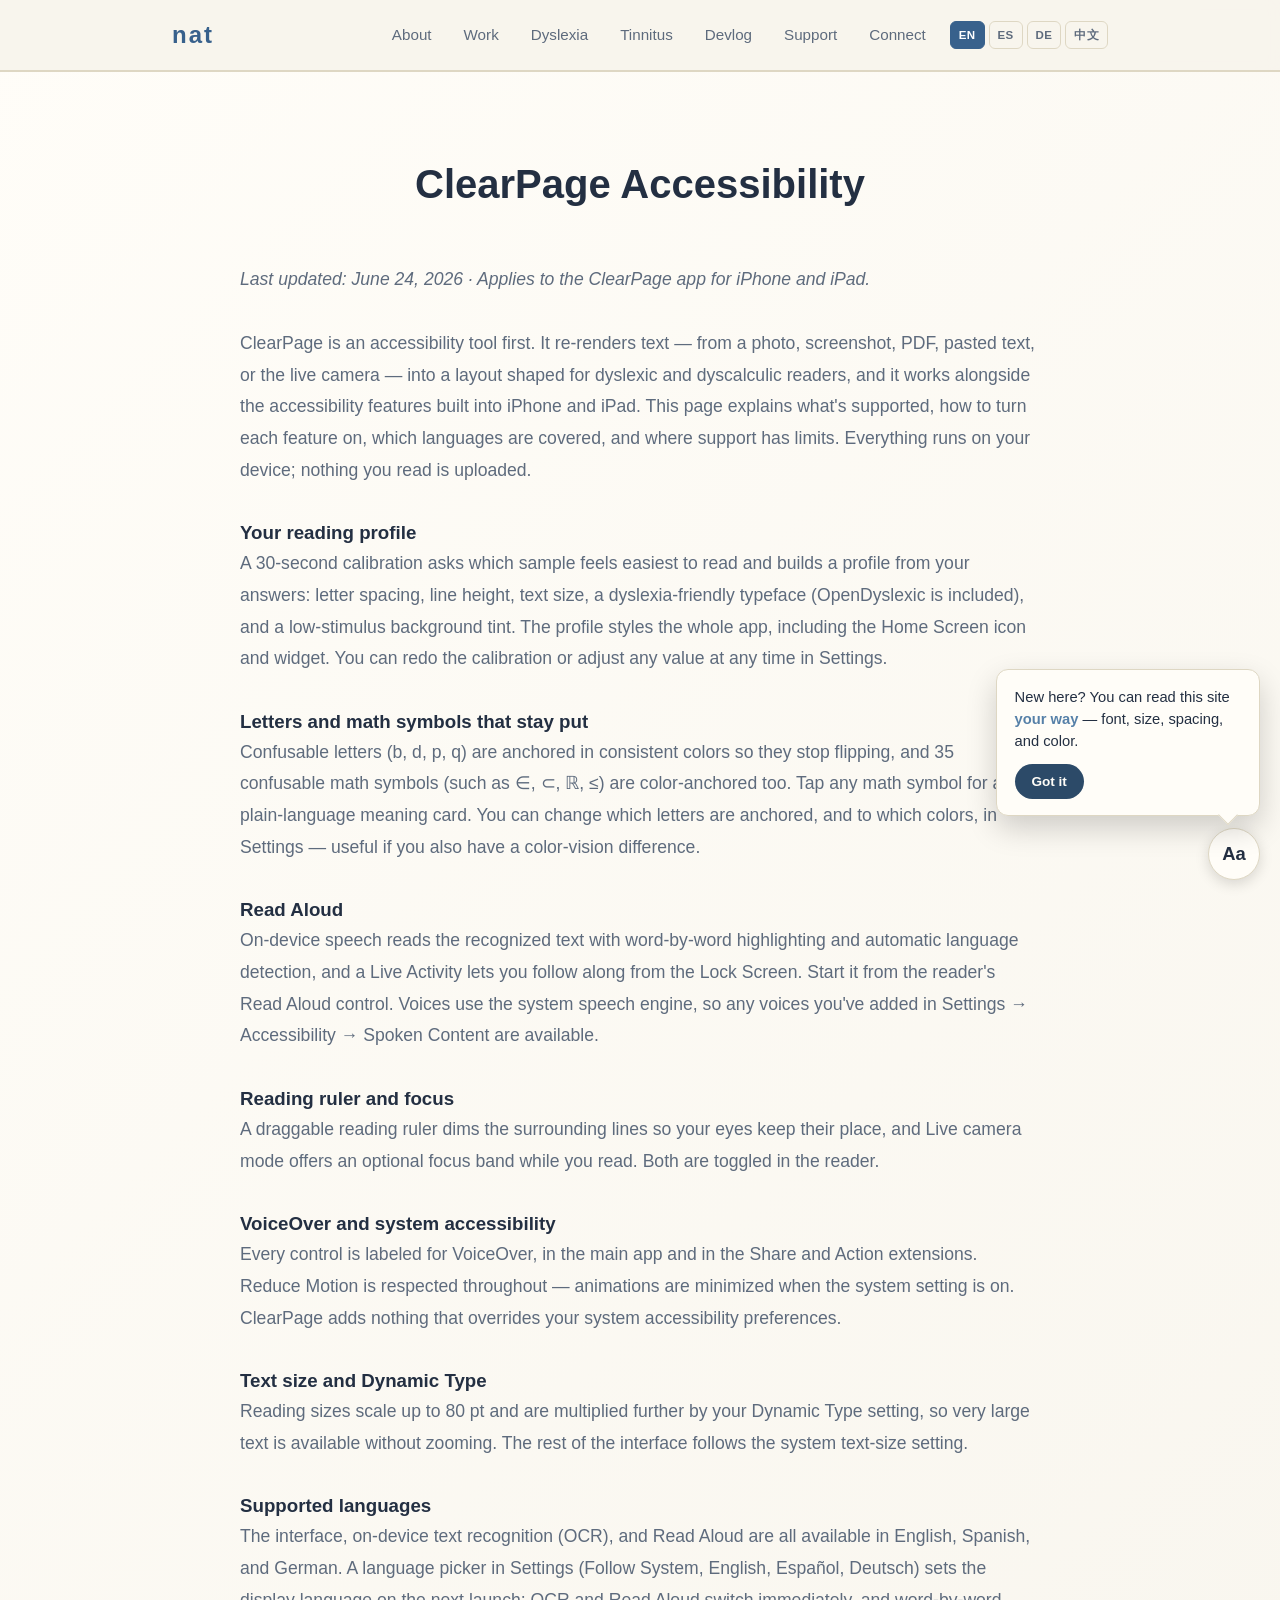
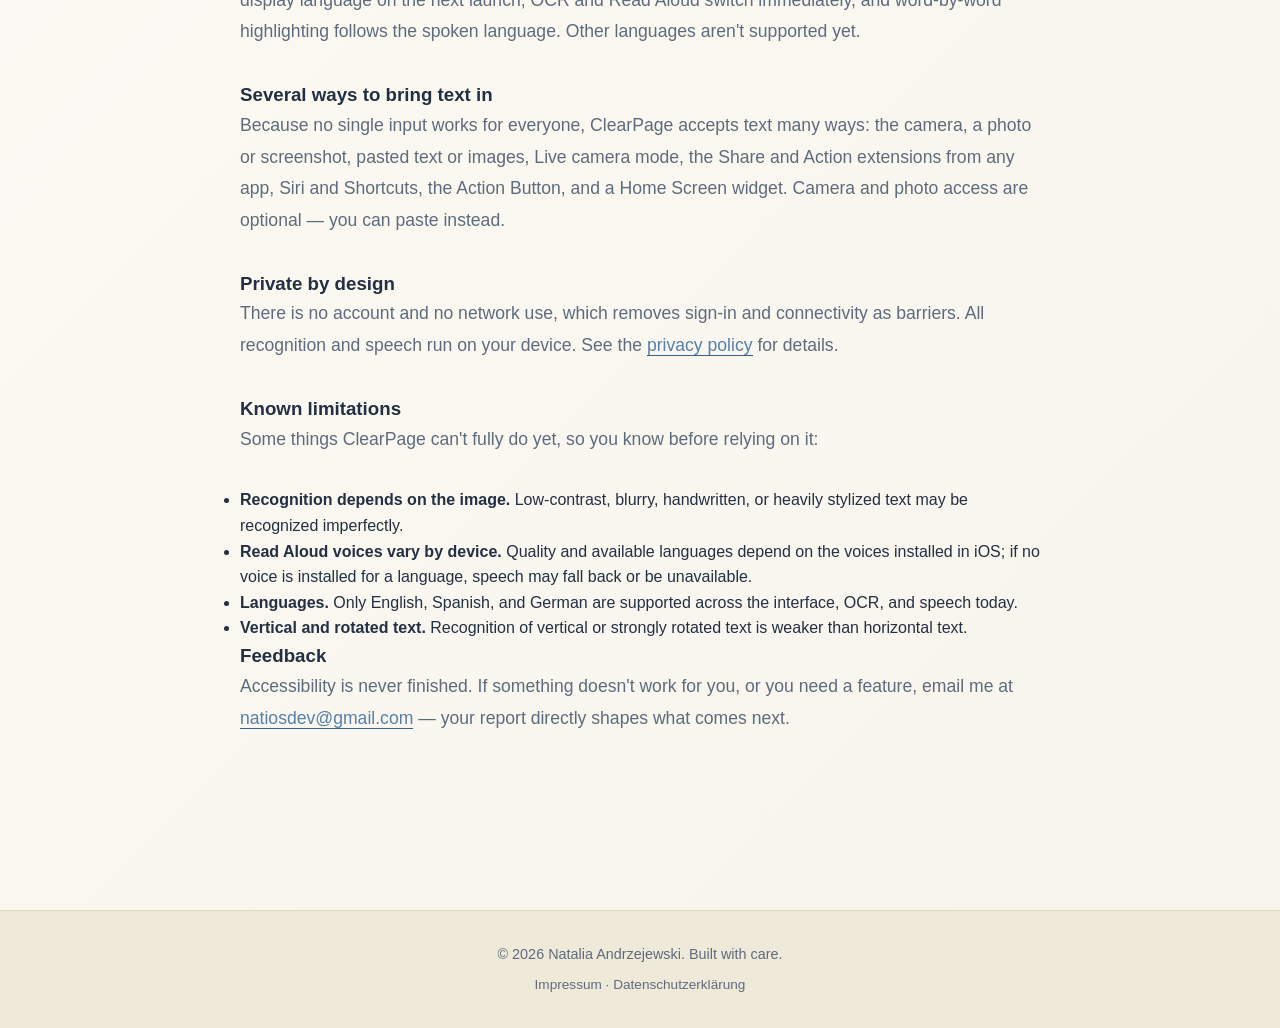
==== commit dde74c4b: "Introduces chinese mandarin" ====
--- a/clearpage-accessibility.html
+++ b/clearpage-accessibility.html
@@ -24,10 +24,11 @@
                     <li><a href="support.html" data-i18n="nav.support">Support</a></li>
                     <li><a href="index.html#socials" data-i18n="nav.connect">Connect</a></li>
                 </ul>
-                <div class="lang-switch" role="group" aria-label="Language / Idioma / Sprache">
+                <div class="lang-switch" role="group" aria-label="Language / Idioma / Sprache / 语言">
                     <button type="button" class="lang-btn" data-lang="en">EN</button>
                     <button type="button" class="lang-btn" data-lang="es">ES</button>
                     <button type="button" class="lang-btn" data-lang="de">DE</button>
+                    <button type="button" class="lang-btn" data-lang="zh" lang="zh-Hans">中文</button>
                 </div>
                 <button class="nav-toggle" aria-label="Menu" aria-expanded="false" aria-controls="navMenu">☰</button>
             </div>
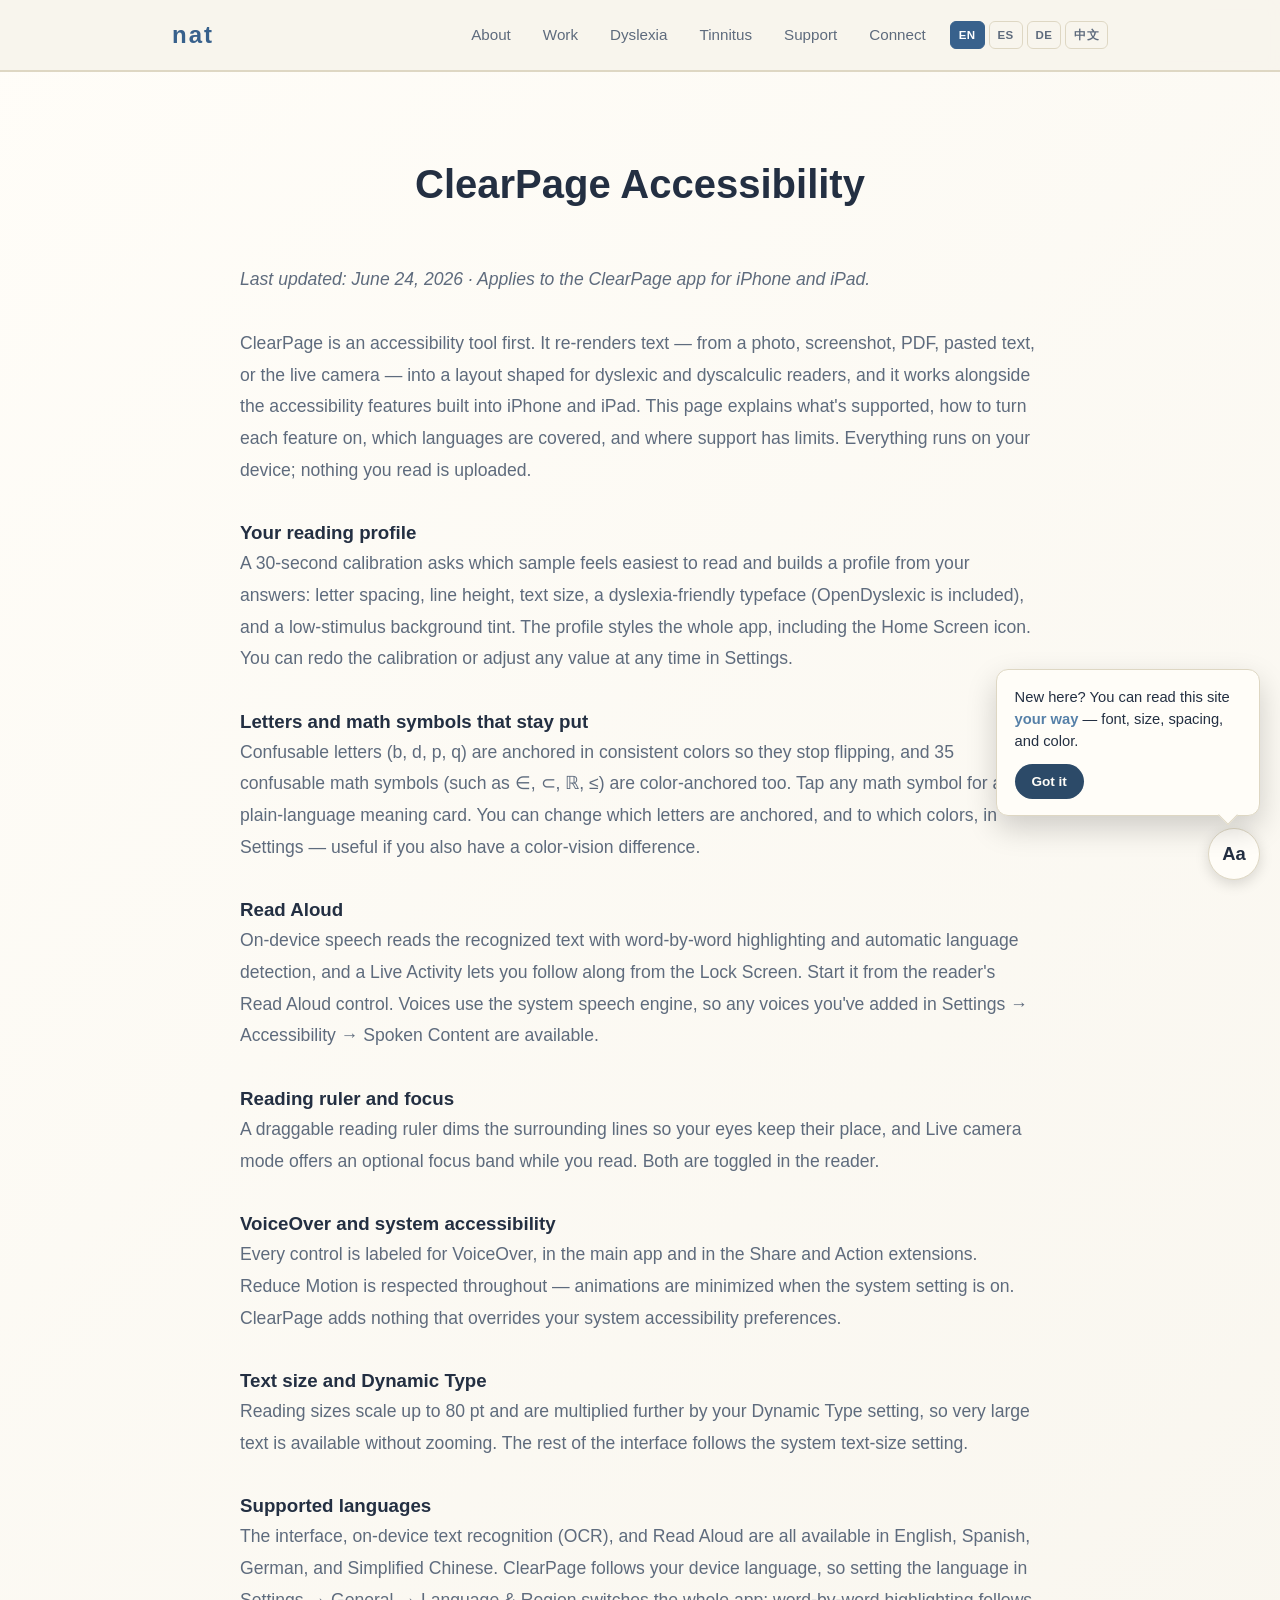
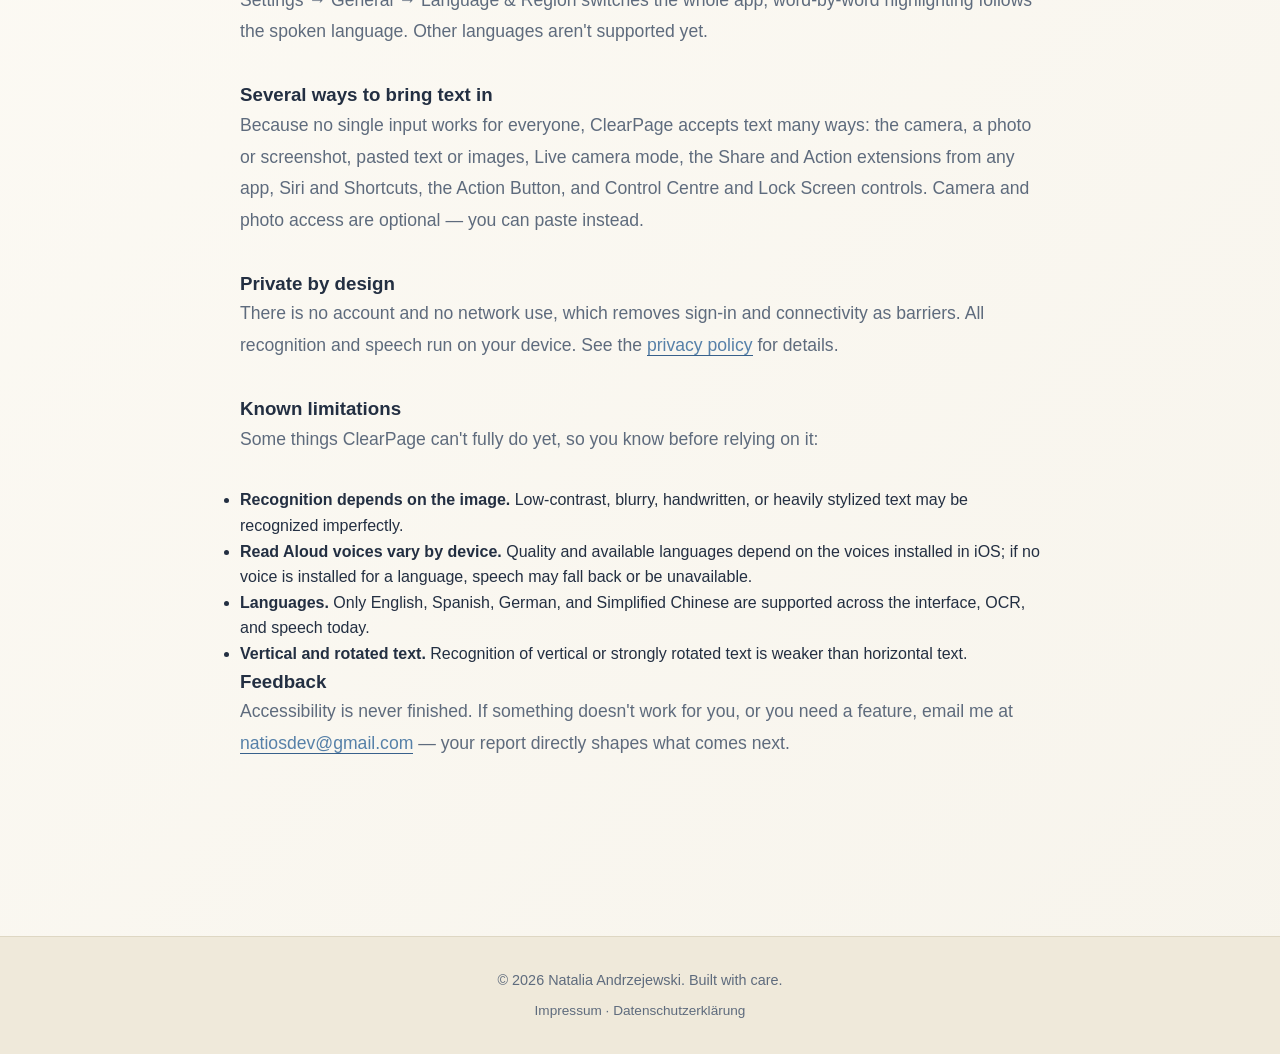
==== commit 5af17866: "Updates webpage" ====
--- a/clearpage-accessibility.html
+++ b/clearpage-accessibility.html
@@ -3,7 +3,7 @@
 <head>
     <meta charset="UTF-8">
     <meta name="viewport" content="width=device-width, initial-scale=1.0">
-    <meta name="description" content="How the ClearPage iOS app supports accessibility: reading profiles, color-anchored letters, Read Aloud, VoiceOver, Dynamic Type, and supported languages (English, Spanish, German).">
+    <meta name="description" content="How the ClearPage iOS app supports accessibility: reading profiles, color-anchored letters, Read Aloud, VoiceOver, Dynamic Type, and supported languages (English, Spanish, German, Simplified Chinese).">
     <title>ClearPage Accessibility | Natalia Andrzejewski</title>
     <link rel="icon" type="image/svg+xml" href="favicon.svg">
     <link rel="stylesheet" href="style.css?v=2">
@@ -20,7 +20,6 @@
                     <li><a href="index.html#work" data-i18n="nav.work">Work</a></li>
                     <li><a href="clearpage.html" data-i18n="nav.dyslexia">Dyslexia</a></li>
                     <li><a href="tinnitus.html" data-i18n="nav.tinnitus">Tinnitus</a></li>
-                    <li><a href="devlog.html" data-i18n="nav.devlog">Devlog</a></li>
                     <li><a href="support.html" data-i18n="nav.support">Support</a></li>
                     <li><a href="index.html#socials" data-i18n="nav.connect">Connect</a></li>
                 </ul>
@@ -44,7 +43,7 @@
                 <p data-i18n="cpa.intro">ClearPage is an accessibility tool first. It re-renders text — from a photo, screenshot, PDF, pasted text, or the live camera — into a layout shaped for dyslexic and dyscalculic readers, and it works alongside the accessibility features built into iPhone and iPad. This page explains what's supported, how to turn each feature on, which languages are covered, and where support has limits. Everything runs on your device; nothing you read is uploaded.</p>
 
                 <h3 data-i18n="cpa.s1.h">Your reading profile</h3>
-                <p data-i18n="cpa.s1.p">A 30-second calibration asks which sample feels easiest to read and builds a profile from your answers: letter spacing, line height, text size, a dyslexia-friendly typeface (OpenDyslexic is included), and a low-stimulus background tint. The profile styles the whole app, including the Home Screen icon and widget. You can redo the calibration or adjust any value at any time in Settings.</p>
+                <p data-i18n="cpa.s1.p">A 30-second calibration asks which sample feels easiest to read and builds a profile from your answers: letter spacing, line height, text size, a dyslexia-friendly typeface (OpenDyslexic is included), and a low-stimulus background tint. The profile styles the whole app, including the Home Screen icon. You can redo the calibration or adjust any value at any time in Settings.</p>
 
                 <h3 data-i18n="cpa.s2.h">Letters and math symbols that stay put</h3>
                 <p data-i18n="cpa.s2.p">Confusable letters (b, d, p, q) are anchored in consistent colors so they stop flipping, and 35 confusable math symbols (such as ∈, ⊂, ℝ, ≤) are color-anchored too. Tap any math symbol for a plain-language meaning card. You can change which letters are anchored, and to which colors, in Settings — useful if you also have a color-vision difference.</p>
@@ -62,10 +61,10 @@
                 <p data-i18n="cpa.s6.p">Reading sizes scale up to 80 pt and are multiplied further by your Dynamic Type setting, so very large text is available without zooming. The rest of the interface follows the system text-size setting.</p>
 
                 <h3 data-i18n="cpa.s7.h">Supported languages</h3>
-                <p data-i18n="cpa.s7.p">The interface, on-device text recognition (OCR), and Read Aloud are all available in English, Spanish, and German. A language picker in Settings (Follow System, English, Español, Deutsch) sets the display language on the next launch; OCR and Read Aloud switch immediately, and word-by-word highlighting follows the spoken language. Other languages aren't supported yet.</p>
+                <p data-i18n="cpa.s7.p">The interface, on-device text recognition (OCR), and Read Aloud are all available in English, Spanish, German, and Simplified Chinese. ClearPage follows your device language, so setting the language in Settings → General → Language &amp; Region switches the whole app; word-by-word highlighting follows the spoken language. Other languages aren't supported yet.</p>
 
                 <h3 data-i18n="cpa.s8.h">Several ways to bring text in</h3>
-                <p data-i18n="cpa.s8.p">Because no single input works for everyone, ClearPage accepts text many ways: the camera, a photo or screenshot, pasted text or images, Live camera mode, the Share and Action extensions from any app, Siri and Shortcuts, the Action Button, and a Home Screen widget. Camera and photo access are optional — you can paste instead.</p>
+                <p data-i18n="cpa.s8.p">Because no single input works for everyone, ClearPage accepts text many ways: the camera, a photo or screenshot, pasted text or images, Live camera mode, the Share and Action extensions from any app, Siri and Shortcuts, the Action Button, and Control Centre and Lock Screen controls. Camera and photo access are optional — you can paste instead.</p>
 
                 <h3 data-i18n="cpa.s9.h">Private by design</h3>
                 <p data-i18n-html="cpa.s9.p">There is no account and no network use, which removes sign-in and connectivity as barriers. All recognition and speech run on your device. See the <a href="clearpage-privacy.html">privacy policy</a> for details.</p>
@@ -75,7 +74,7 @@
                 <ul>
                     <li data-i18n-html="cpa.s10.li1"><strong>Recognition depends on the image.</strong> Low-contrast, blurry, handwritten, or heavily stylized text may be recognized imperfectly.</li>
                     <li data-i18n-html="cpa.s10.li2"><strong>Read Aloud voices vary by device.</strong> Quality and available languages depend on the voices installed in iOS; if no voice is installed for a language, speech may fall back or be unavailable.</li>
-                    <li data-i18n-html="cpa.s10.li3"><strong>Languages.</strong> Only English, Spanish, and German are supported across the interface, OCR, and speech today.</li>
+                    <li data-i18n-html="cpa.s10.li3"><strong>Languages.</strong> Only English, Spanish, German, and Simplified Chinese are supported across the interface, OCR, and speech today.</li>
                     <li data-i18n-html="cpa.s10.li4"><strong>Vertical and rotated text.</strong> Recognition of vertical or strongly rotated text is weaker than horizontal text.</li>
                 </ul>
 
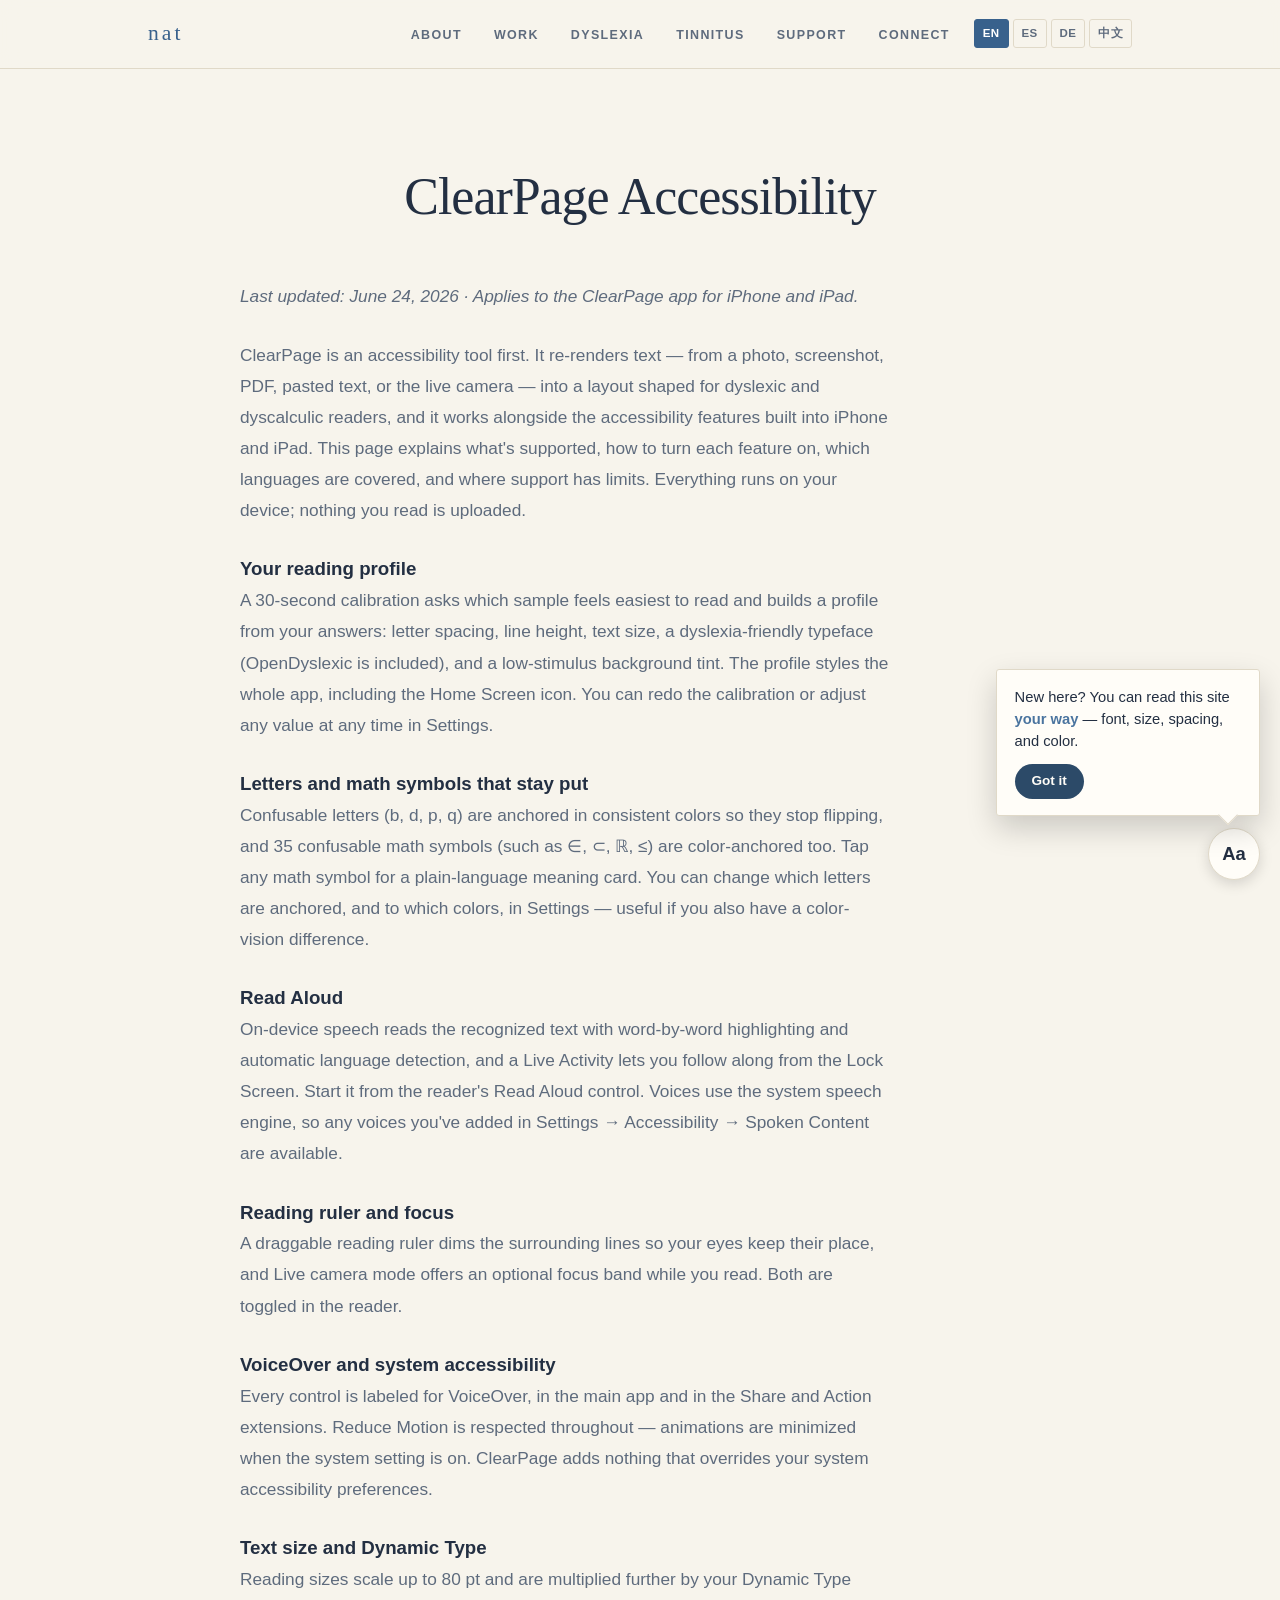
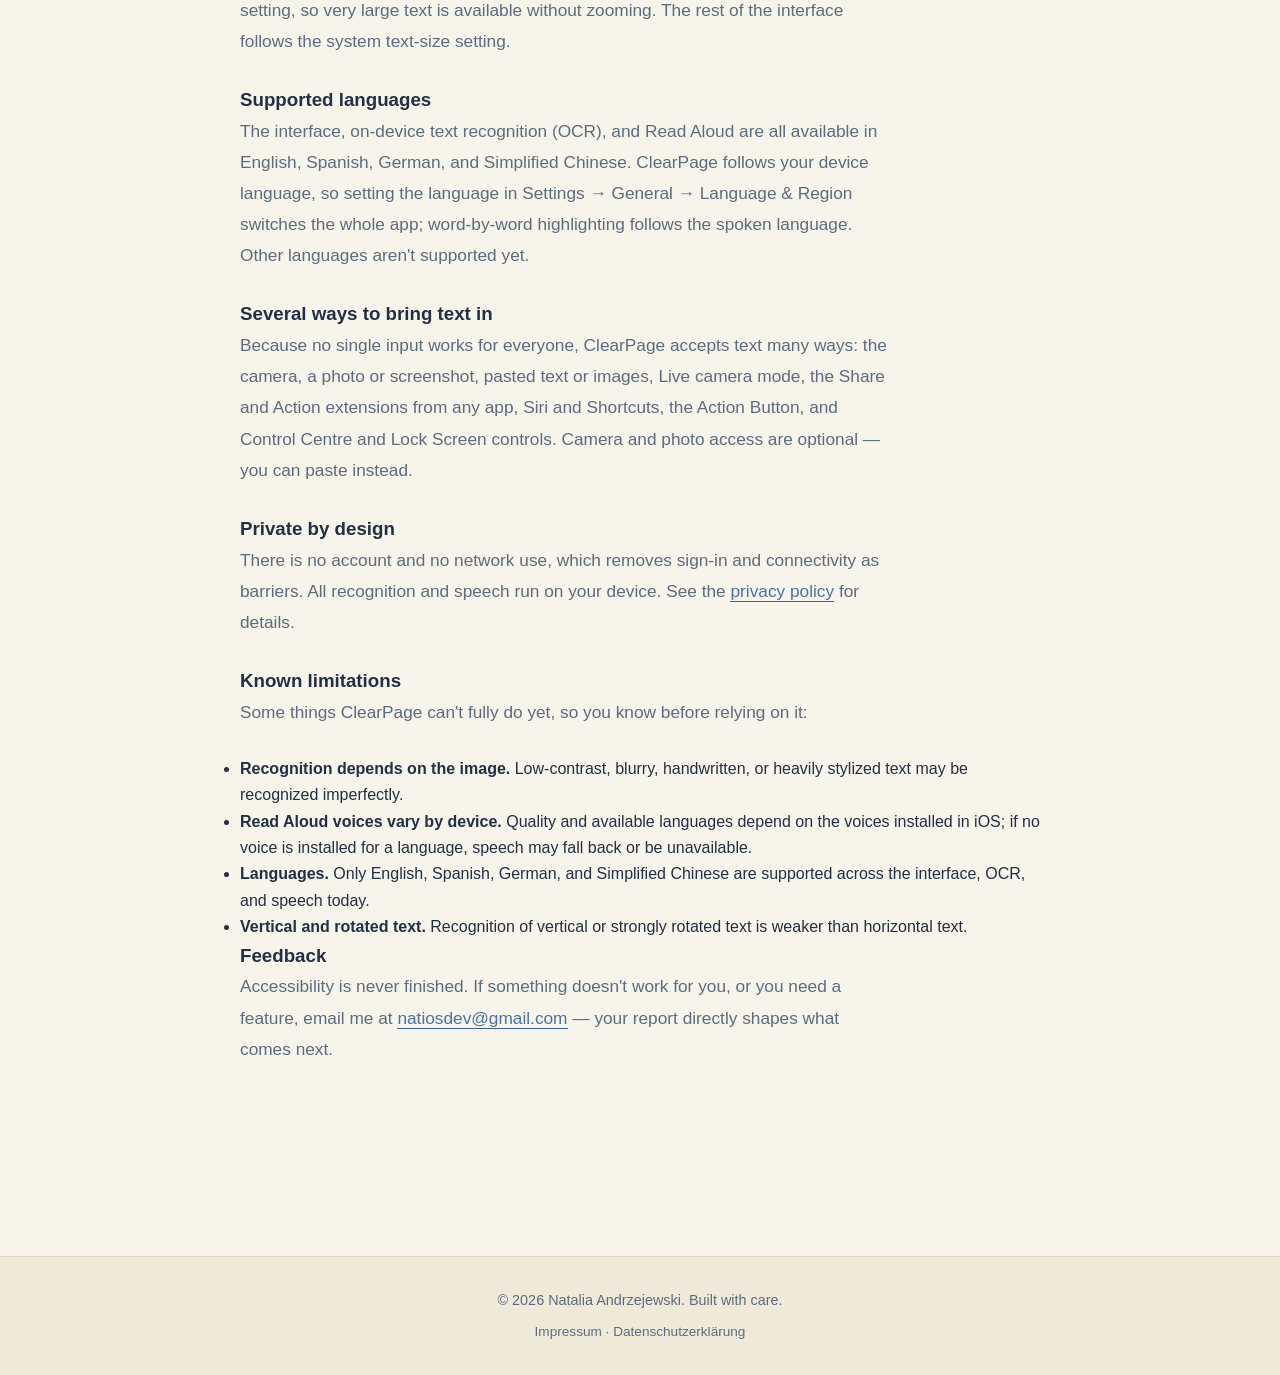
==== commit b88e6f1f: "Revamp with new design and team" ====
--- a/clearpage-accessibility.html
+++ b/clearpage-accessibility.html
@@ -6,7 +6,7 @@
     <meta name="description" content="How the ClearPage iOS app supports accessibility: reading profiles, color-anchored letters, Read Aloud, VoiceOver, Dynamic Type, and supported languages (English, Spanish, German, Simplified Chinese).">
     <title>ClearPage Accessibility | Natalia Andrzejewski</title>
     <link rel="icon" type="image/svg+xml" href="favicon.svg">
-    <link rel="stylesheet" href="style.css?v=2">
+    <link rel="stylesheet" href="style.css?v=3">
     <script>(function(){try{var p=JSON.parse(localStorage.getItem('natladev-prefs')||'{}');var d=document.documentElement,t=p.theme;d.dataset.theme=(t==='light'||t==='dark')?t:(matchMedia('(prefers-color-scheme: light)').matches?'light':'dark');if(p.font)d.dataset.font=p.font;if(p.textsize)d.dataset.textsize=p.textsize;if(p.spacing)d.dataset.spacing=p.spacing;}catch(e){}})();</script>
 </head>
 <body>
@@ -91,9 +91,9 @@
         </div>
     </footer>
 
-    <script src="translations.js"></script>
-    <script src="i18n.js"></script>
-    <script src="script.js"></script>
-    <script src="prefs.js" defer></script>
+    <script src="translations.js?v=3"></script>
+    <script src="i18n.js?v=3"></script>
+    <script src="script.js?v=3"></script>
+    <script src="prefs.js?v=3" defer></script>
 </body>
 </html>
--- a/style.css
+++ b/style.css
@@ -8,19 +8,21 @@
    COLOR TOKENS
      --primary / --secondary   page + panel backgrounds
      --text / --text-muted     body + secondary text
-     --accent / --accent-light brand blue (gradients, links, focus)
+     --accent / --accent-light the single brand blue (links, focus, one CTA)
      --border, --card-bg, --card-bg-hover, --panel-bg, --tag-bg
      --cta-bg / --cta-text     contrast-safe filled buttons (both themes)
 
-   ACCENT PRESETS (per-element gradient + glow, set on a parent element)
+   ACCENT PRESETS  Kept as class names so the markup needn't change, but every
+     one of them now resolves to the same single accent. Do not reintroduce
+     per-card hues: the palette is one blue plus neutrals, on purpose.
      .accent-blue/teal/amber/gold/rose  ->  --c-a / --c-b / --c-glow
      .tile-coffee/star/share/linkedin/email  ->  --tile-a / --tile-b / --tile-glow
 
    SHARED COMPONENTS
-     .gradient-badge / .tile-icon   gradient circular icon badges
+     .gradient-badge / .tile-icon   flat tinted circular icon badges
      .give-action / .give-grid      borderless glow tiles (Support, Connect)
      .step / .timeline              borderless steps + status timeline (Tinnitus)
-     .has-glow / .hero-aurora       soft radial / warm aurora section glows
+     .has-glow / .hero-aurora       retired (content: none) — kept for markup compat
      tile-rise keyframe             shared entrance animation
 
    MOTION   Every animation/transition has a (prefers-reduced-motion: reduce)
@@ -33,23 +35,31 @@
 }
 
 :root {
-    --primary: #1f2733;
-    --secondary: #28323f;
-    --accent: #74a0c5;
-    --accent-light: #8ab0cf;
+    --primary: #0f141b;
+    --secondary: #151b23;
+    --accent: #8ab0cf;
+    --accent-light: #a9c6dd;
     --text: #f3efe4;
-    --text-muted: #b6bfca;
-    --border: #3a4452;
-    --bg-dark: #1f2733;
-    --bg-darker: #161d27;
-    --nav-bg: rgba(31, 39, 51, 0.82);
-    --nav-bg-solid: rgba(31, 39, 51, 0.97);
-    --card-bg: rgba(243, 239, 228, 0.035);
-    --card-bg-hover: rgba(243, 239, 228, 0.065);
-    --tag-bg: rgba(115, 155, 191, 0.18);
-    --panel-bg: #28323f;
+    --text-muted: #a8b2be;
+    --border: #232b36;
+    --bg-dark: #0f141b;
+    --bg-darker: #090d12;
+    --nav-bg: rgba(15, 20, 27, 0.84);
+    --nav-bg-solid: rgba(15, 20, 27, 0.97);
+    --card-bg: rgba(243, 239, 228, 0.028);
+    --card-bg-hover: rgba(243, 239, 228, 0.055);
+    --tag-bg: rgba(138, 176, 207, 0.14);
+    --panel-bg: #151b23;
     --cta-bg: #8ab0cf;
-    --cta-text: #161d27;
+    --cta-text: #090d12;
+    --shadow-soft: rgba(0, 0, 0, 0.35);
+    /* Display face for large headings. Swap to var(--font-body) for all-sans. */
+    --font-display: ui-serif, 'Iowan Old Style', 'Palatino Linotype', Palatino, 'Book Antiqua', Georgia, serif;
+    --font-body: -apple-system, BlinkMacSystemFont, 'Segoe UI', 'Roboto', 'Oxygen', 'Ubuntu', 'Cantarell', sans-serif;
+    --radius: 3px;
+    --accent-rgb: 138, 176, 207;
+    /* One-hue gradient: the only gradient in the system. */
+    --badge-grad: linear-gradient(140deg, rgba(var(--accent-rgb), 0.26), rgba(var(--accent-rgb), 0.05));
     color-scheme: dark;
 }
 
@@ -57,20 +67,23 @@
     --primary: #f7f4ec;
     --secondary: #efe9da;
     --accent: #38618c;
-    --accent-light: #5680a8;
+    --accent-light: #4a749f;
     --text: #232f42;
     --text-muted: #5e6b7d;
-    --border: #ded7c3;
+    --border: #e0d9c8;
     --bg-dark: #f7f4ec;
     --bg-darker: #fffdf8;
     --nav-bg: rgba(247, 244, 236, 0.86);
     --nav-bg-solid: rgba(247, 244, 236, 0.97);
-    --card-bg: rgba(35, 47, 66, 0.035);
-    --card-bg-hover: rgba(35, 47, 66, 0.065);
-    --tag-bg: rgba(56, 97, 140, 0.1);
+    --card-bg: rgba(35, 47, 66, 0.026);
+    --card-bg-hover: rgba(35, 47, 66, 0.052);
+    --tag-bg: rgba(56, 97, 140, 0.09);
     --panel-bg: #fffdf8;
     --cta-bg: #2c4a68;
     --cta-text: #fffdf8;
+    --shadow-soft: rgba(35, 47, 66, 0.10);
+    --accent-rgb: 56, 97, 140;
+    --badge-grad: linear-gradient(140deg, rgba(var(--accent-rgb), 0.20), rgba(var(--accent-rgb), 0.04));
     color-scheme: light;
 }
 
@@ -110,17 +123,31 @@
 :root[data-spacing="relaxed"] .work-card p { line-height: 2.1; }
 
 body {
-    font-family: -apple-system, BlinkMacSystemFont, 'Segoe UI', 'Roboto', 'Oxygen', 'Ubuntu', 'Cantarell', sans-serif;
-    background: linear-gradient(135deg, var(--bg-darker) 0%, var(--primary) 100%);
+    font-family: var(--font-body);
+    background: var(--bg-dark);
     color: var(--text);
-    line-height: 1.6;
+    line-height: 1.65;
     overflow-x: hidden;
+    -webkit-font-smoothing: antialiased;
+    text-rendering: optimizeLegibility;
+}
+
+/* Display headings: serif, light, tightly tracked. The dyslexic-font
+   preference overrides these (higher specificity) — keep it that way. */
+h1,
+h2,
+.stat-number,
+.standalone-line {
+    font-family: var(--font-display);
+    font-weight: 500;
+    letter-spacing: -0.02em;
+    line-height: 1.1;
 }
 
 .container {
-    max-width: 1000px;
+    max-width: 1080px;
     margin: 0 auto;
-    padding: 0 2rem;
+    padding: 0 clamp(1.5rem, 5vw, 3rem);
 }
 
 /* Accessibility: skip link + visible keyboard focus */
@@ -145,7 +172,7 @@
 button:focus-visible {
     outline: 3px solid var(--accent-light);
     outline-offset: 3px;
-    border-radius: 4px;
+    border-radius: var(--radius);
 }
 
 /* Navigation */
@@ -166,11 +193,12 @@
 }
 
 .logo {
-    font-size: 1.5rem;
-    font-weight: 700;
+    font-size: 1.35rem;
+    font-weight: 500;
+    font-family: var(--font-display);
     color: var(--accent);
     text-decoration: none;
-    letter-spacing: 2px;
+    letter-spacing: 3px;
 }
 
 .nav-toggle {
@@ -181,7 +209,7 @@
     color: var(--text);
     background: none;
     border: 1px solid var(--border);
-    border-radius: 8px;
+    border-radius: var(--radius);
     padding: 0.35rem 0.65rem;
     cursor: pointer;
 }
@@ -196,7 +224,10 @@
     color: var(--text-muted);
     text-decoration: none;
     transition: color 0.3s ease;
-    font-size: 0.95rem;
+    font-size: 0.78rem;
+    text-transform: uppercase;
+    letter-spacing: 0.11em;
+    font-weight: 600;
 }
 
 .nav-links a:hover {
@@ -205,7 +236,7 @@
 
 /* Hero Section */
 .hero {
-    padding: 8rem 0;
+    padding: clamp(7rem, 16vh, 11rem) 0;
     text-align: center;
 }
 
@@ -214,8 +245,7 @@
     padding: 4px;
     margin-bottom: 1.75rem;
     border-radius: 50%;
-    background: linear-gradient(135deg, var(--accent), var(--accent-light));
-    box-shadow: 0 14px 34px rgba(91, 134, 171, 0.30);
+    background: var(--accent);
     transition: transform 0.3s ease;
 }
 .hero-photo-ring:hover { transform: translateY(-3px); }
@@ -240,9 +270,9 @@
 }
 
 .hero h1 {
-    font-size: 3.5rem;
-    font-weight: 700;
-    margin-bottom: 1rem;
+    font-size: clamp(3rem, 7vw, 5rem);
+    font-weight: 500;
+    margin-bottom: 1.25rem;
     color: var(--text);
 }
 
@@ -298,7 +328,7 @@
 .hero-app:focus-visible {
     outline: 3px solid var(--accent-light);
     outline-offset: 6px;
-    border-radius: 4px;
+    border-radius: var(--radius);
 }
 
 @media (max-width: 768px) {
@@ -392,10 +422,7 @@
     font-size: 4.5rem;
     font-weight: 700;
     line-height: 1.1;
-    background: linear-gradient(135deg, var(--accent), var(--accent-light));
-    -webkit-background-clip: text;
-    background-clip: text;
-    color: transparent;
+    color: var(--accent);
 }
 
 .stat-text {
@@ -467,9 +494,9 @@
     width: 3.5rem;
     height: 3.5rem;
     border-radius: 50%;
-    color: #fff;
-    background: linear-gradient(135deg, var(--accent), var(--accent-light));
-    box-shadow: inset 0 1px 2px rgba(255, 255, 255, 0.3), 0 6px 16px var(--tag-bg);
+    color: var(--accent);
+    background: var(--badge-grad);
+    border: 1px solid var(--border);
     transition: transform 0.3s ease;
 }
 .ear-emitter.playing .ear-icon { transform: scale(1.06); }
@@ -518,13 +545,23 @@
 
 /* Sections */
 .section {
-    padding: 5rem 0;
-    border-top: 1px solid var(--border);
+    padding: clamp(5rem, 11vh, 8.5rem) 0;
+}
+
+/* One hairline between sections, drawn by the section itself, inset to the
+   text column so it reads as a rule rather than a slab edge. */
+.section + .section > .container::before {
+    content: '';
+    display: block;
+    width: 100%;
+    height: 1px;
+    background: var(--border);
+    margin: calc(clamp(5rem, 11vh, 8.5rem) * -0.5) 0 clamp(4rem, 9vh, 7rem);
 }
 
 .section h2 {
-    font-size: 2.5rem;
-    margin-bottom: 3rem;
+    font-size: clamp(2.25rem, 4.5vw, 3.25rem);
+    margin-bottom: 3.5rem;
     text-align: center;
 }
 
@@ -545,10 +582,11 @@
 }
 
 .about-content > p {
-    font-size: 1.1rem;
-    color: var(--text-muted);
-    margin-bottom: 2rem;
+    font-size: 1.08rem;
+    color: var(--text-muted);
+    margin-bottom: 1.75rem;
     line-height: 1.8;
+    max-width: 68ch;
 }
 
 .highlights {
@@ -591,7 +629,7 @@
 .work-card {
     background: var(--card-bg);
     border: 1px solid var(--border);
-    border-radius: 8px;
+    border-radius: var(--radius);
     padding: 2rem;
     transition: all 0.3s ease;
     cursor: pointer;
@@ -612,7 +650,7 @@
 .card-media {
     width: 132px;
     margin: 0 auto 1.5rem;
-    border-radius: 16px;
+    border-radius: var(--radius);
     overflow: hidden;
     border: 1px solid var(--border);
     box-shadow: 0 6px 18px rgba(0, 0, 0, 0.12);
@@ -627,7 +665,9 @@
 }
 
 .work-card h3 {
-    font-size: 1.2rem;
+    font-size: 1.15rem;
+    font-weight: 600;
+    letter-spacing: -0.01em;
     margin-bottom: 0.75rem;
     color: var(--text);
 }
@@ -658,11 +698,14 @@
 }
 
 .tags span {
-    font-size: 0.8rem;
-    background: var(--tag-bg);
-    color: var(--accent-light);
-    padding: 0.35rem 0.75rem;
-    border-radius: 12px;
+    font-size: 0.72rem;
+    text-transform: uppercase;
+    letter-spacing: 0.08em;
+    background: none;
+    border: 1px solid var(--border);
+    color: var(--text-muted);
+    padding: 0.3rem 0.7rem;
+    border-radius: var(--radius);
 }
 
 /* Social Section */
@@ -689,7 +732,7 @@
     gap: 0.75rem;
     padding: 1rem 1.75rem;
     border: 1px solid var(--border);
-    border-radius: 10px;
+    border-radius: var(--radius);
     color: var(--text);
     text-decoration: none;
     font-weight: 500;
@@ -730,23 +773,17 @@
     --hover-color: var(--text);
 }
 
-.social-btn.linkedin {
-    --hover-color: #0a66c2;
-}
-
-.social-btn.twitter {
-    --hover-color: #1da1f2;
-}
-
+.social-btn.linkedin,
+.social-btn.twitter,
 .social-btn.email {
-    --hover-color: #34d399;
+    --hover-color: var(--accent);
 }
 
 /* Status badges on work cards ("In Development" / "In Beta") */
 .badge {
     display: inline-block;
     padding: 0.25rem 0.75rem;
-    border-radius: 12px;
+    border-radius: var(--radius);
     font-size: 0.75rem;
     font-weight: 600;
     white-space: nowrap;
@@ -758,14 +795,10 @@
     color: var(--accent);
 }
 
-.badge-beta {
-    background: rgba(181, 127, 46, 0.16);
-    color: #b5762c;
-}
-
+.badge-beta,
 .badge-live {
-    background: rgba(46, 160, 110, 0.18);
-    color: #2ea06e;
+    background: var(--tag-bg);
+    color: var(--accent);
 }
 
 /* Hero pronouns — mini badge tucked under the name */
@@ -806,7 +839,7 @@
     border: 1px solid var(--border);
     background: transparent;
     color: var(--text-muted);
-    border-radius: 6px;
+    border-radius: var(--radius);
     cursor: pointer;
     transition: background 0.2s ease, color 0.2s ease, border-color 0.2s ease;
 }
@@ -819,11 +852,15 @@
 
 /* ===== Shared design language ===== */
 /* Accent presets: set --c-a / --c-b / --c-glow for gradients, glows, and hovers */
-.accent-teal  { --c-a: #1f8d86; --c-b: #44c3b6; --c-glow: rgba(31, 141, 134, 0.30); }
-.accent-amber { --c-a: #c6852f; --c-b: #e3a857; --c-glow: rgba(198, 133, 47, 0.30); }
-.accent-gold  { --c-a: #c69a16; --c-b: #f0cb4e; --c-glow: rgba(198, 154, 22, 0.30); }
-.accent-blue  { --c-a: #3f6fa8; --c-b: #6aa0d6; --c-glow: rgba(63, 111, 168, 0.32); }
-.accent-rose  { --c-a: #b5547a; --c-b: #e08aa9; --c-glow: rgba(181, 84, 122, 0.30); }
+.accent-teal,
+.accent-amber,
+.accent-gold,
+.accent-blue,
+.accent-rose {
+    --c-a: var(--accent);
+    --c-b: var(--accent-light);
+    --c-glow: var(--shadow-soft);
+}
 
 /* Reusable gradient icon badge */
 .gradient-badge {
@@ -831,9 +868,9 @@
     align-items: center;
     justify-content: center;
     border-radius: 50%;
-    color: #fff;
-    background: linear-gradient(135deg, var(--c-a, var(--accent)), var(--c-b, var(--accent-light)));
-    box-shadow: inset 0 1px 2px rgba(255, 255, 255, 0.3), 0 6px 16px var(--c-glow, rgba(0, 0, 0, 0.15));
+    color: var(--accent);
+    background: var(--badge-grad);
+    border: 1px solid var(--border);
     transition: transform 0.3s ease;
 }
 
@@ -841,7 +878,7 @@
 .has-glow { position: relative; overflow: hidden; }
 .has-glow > .container { position: relative; z-index: 1; }
 .has-glow::before {
-    content: '';
+    content: none;
     position: absolute;
     top: 32%;
     left: 50%;
@@ -871,7 +908,7 @@
     height: 60px;
     border-radius: 24%;
     flex-shrink: 0;
-    box-shadow: 0 6px 16px var(--c-glow, rgba(0, 0, 0, 0.2));
+    box-shadow: 0 6px 16px var(--shadow-soft);
     transition: transform 0.3s ease;
 }
 
@@ -942,7 +979,7 @@
 .support-section { position: relative; overflow: hidden; }
 
 .support-section::before {
-    content: '';
+    content: none;
     position: absolute;
     top: 28%;
     left: 50%;
@@ -963,9 +1000,15 @@
 }
 
 /* Per-tile accent presets — shared by the Support and Connect tiles */
-.tile-coffee { --tile-a: #c6852f; --tile-b: #e3a857; --tile-glow: rgba(198, 133, 47, 0.32); }
-.tile-star   { --tile-a: #c69a16; --tile-b: #f0cb4e; --tile-glow: rgba(198, 154, 22, 0.32); }
-.tile-share  { --tile-a: #3f6fa8; --tile-b: #6aa0d6; --tile-glow: rgba(63, 111, 168, 0.34); }
+.tile-coffee,
+.tile-star,
+.tile-share,
+.tile-linkedin,
+.tile-email {
+    --tile-a: var(--accent);
+    --tile-b: var(--accent-light);
+    --tile-glow: var(--shadow-soft);
+}
 
 /* Gradient circular icon badge used by the borderless tiles */
 .tile-icon {
@@ -975,9 +1018,9 @@
     width: 3.75rem;
     height: 3.75rem;
     border-radius: 50%;
-    color: #fff;
-    background: linear-gradient(135deg, var(--tile-a, var(--accent)), var(--tile-b, var(--accent-light)));
-    box-shadow: inset 0 1px 2px rgba(255, 255, 255, 0.3), 0 6px 16px var(--tile-glow, rgba(0, 0, 0, 0.15));
+    color: var(--accent);
+    background: var(--badge-grad);
+    border: 1px solid var(--border);
     transition: transform 0.3s ease;
 }
 
@@ -1012,7 +1055,7 @@
     padding: 2rem 1.25rem;
     background: transparent;
     border: none;
-    border-radius: 22px;
+    border-radius: var(--radius);
     color: var(--text);
     text-decoration: none;
     font: inherit;
@@ -1026,15 +1069,14 @@
 .give-action .tile-icon {
     width: 4.25rem;
     height: 4.25rem;
-    box-shadow: inset 0 1px 2px rgba(255, 255, 255, 0.3), 0 8px 22px var(--tile-glow, rgba(0, 0, 0, 0.15));
 }
 .give-action:hover {
-    background: radial-gradient(circle at 50% 18%, var(--tile-glow, rgba(0, 0, 0, 0.06)), transparent 72%);
+    background: var(--card-bg-hover);
     transform: translateY(-5px);
 }
 .give-action:hover .tile-icon {
     transform: scale(1.08) rotate(-4deg);
-    box-shadow: inset 0 1px 2px rgba(255, 255, 255, 0.35), 0 14px 32px var(--tile-glow, rgba(0, 0, 0, 0.2));
+    border-color: var(--accent);
 }
 .give-action h3 {
     font-size: 1.18rem;
@@ -1057,7 +1099,7 @@
 .hero-aurora { position: relative; overflow: hidden; }
 .hero-aurora > .container { position: relative; z-index: 1; }
 .hero-aurora::before {
-    content: '';
+    content: none;
     position: absolute;
     top: -8%;
     left: 50%;
@@ -1085,7 +1127,7 @@
     display: block;
     width: 100%;
     height: auto;
-    border-radius: 10px;
+    border-radius: var(--radius);
     transform: rotate(-2.5deg);
     box-shadow: 0 16px 38px rgba(0, 0, 0, 0.26);
     transition: transform 0.35s ease;
@@ -1133,7 +1175,7 @@
     top: 1.55rem;
     bottom: -0.1rem;
     width: 2px;
-    background: linear-gradient(var(--c-a, var(--accent)), transparent);
+    background: var(--border);
 }
 .timeline-item:last-child::before { display: none; }
 .timeline-node {
@@ -1143,8 +1185,7 @@
     height: 1.25rem;
     margin-top: 0.2rem;
     border-radius: 50%;
-    background: linear-gradient(135deg, var(--c-a, var(--accent)), var(--c-b, var(--accent-light)));
-    box-shadow: inset 0 1px 2px rgba(255, 255, 255, 0.3), 0 4px 12px var(--c-glow, rgba(0, 0, 0, 0.15));
+    background: var(--accent);
 }
 .timeline-when {
     display: block;
@@ -1228,8 +1269,8 @@
     top: 3.95rem;
     bottom: -2.5rem;
     width: 3px;
-    border-radius: 3px;
-    background: linear-gradient(180deg, var(--c-a), var(--c-glow));
+    border-radius: var(--radius);
+    background: var(--border);
 }
 .flow-content { padding-top: 0.45rem; }
 .flow-content h3 { font-size: 1.15rem; color: var(--text); margin: 0 0 0.4rem; }
@@ -1237,7 +1278,7 @@
 .flow-content .tags span { color: var(--c-a); }
 .flow-step:hover .flow-badge {
     transform: scale(1.08) rotate(-4deg);
-    box-shadow: inset 0 1px 2px rgba(255, 255, 255, 0.35), 0 12px 28px var(--c-glow);
+    border-color: var(--accent);
 }
 @media (prefers-reduced-motion: reduce) {
     .flow-step { animation: none; }
@@ -1246,13 +1287,11 @@
 
 /* Let's Connect — tile accents (matches the Support tiles) */
 .connect-grid { max-width: 640px; margin-left: auto; margin-right: auto; }
-.tile-linkedin { --tile-a: #2a66bc; --tile-b: #5b9bd5; --tile-glow: rgba(42, 102, 188, 0.32); }
-.tile-email    { --tile-a: #2f9e7d; --tile-b: #54c79f; --tile-glow: rgba(47, 158, 125, 0.30); }
 
 /* Stay in the loop — newsletter card */
 .newsletter-section { position: relative; overflow: hidden; }
 .newsletter-section::before {
-    content: '';
+    content: none;
     position: absolute;
     top: 32%;
     left: 50%;
@@ -1272,7 +1311,7 @@
     padding: 2.5rem 2rem;
     background: var(--card-bg);
     border: 1px solid var(--border);
-    border-radius: 20px;
+    border-radius: var(--radius);
     text-align: center;
     box-shadow: 0 16px 44px rgba(0, 0, 0, 0.10);
     animation: tile-rise 0.55s ease both;
@@ -1284,9 +1323,9 @@
     width: 3.75rem;
     height: 3.75rem;
     border-radius: 50%;
-    color: #fff;
-    background: linear-gradient(135deg, var(--accent), var(--accent-light));
-    box-shadow: inset 0 1px 2px rgba(255, 255, 255, 0.3), 0 6px 16px rgba(91, 134, 171, 0.32);
+    color: var(--accent);
+    background: var(--badge-grad);
+    border: 1px solid var(--border);
     margin-bottom: 1.25rem;
 }
 .newsletter-lead {
@@ -1305,7 +1344,7 @@
     min-width: 0;
     padding: 0.9rem 1.1rem;
     border: 1px solid var(--border);
-    border-radius: 10px;
+    border-radius: var(--radius);
     background: var(--primary);
     color: var(--text);
     font: inherit;
@@ -1319,18 +1358,17 @@
 .newsletter-form button {
     padding: 0.9rem 1.75rem;
     border: none;
-    border-radius: 10px;
+    border-radius: var(--radius);
     font-weight: 600;
     cursor: pointer;
     color: var(--cta-text);
-    background: linear-gradient(135deg, var(--accent), var(--accent-light));
-    box-shadow: 0 6px 16px var(--tag-bg);
-    transition: transform 0.2s ease, box-shadow 0.2s ease;
+    background: var(--cta-bg);
+    transition: transform 0.2s ease, opacity 0.2s ease;
     white-space: nowrap;
 }
 .newsletter-form button:hover {
     transform: translateY(-1px);
-    box-shadow: 0 10px 24px var(--tag-bg);
+    opacity: 0.9;
 }
 .newsletter-fine {
     font-size: 0.85rem;
@@ -1386,7 +1424,7 @@
 /* App Store badge CTA */
 .appstore-badge {
     display: inline-flex;
-    border-radius: 9px;
+    border-radius: var(--radius);
     transition: transform 0.25s ease, opacity 0.25s ease;
 }
 
@@ -1410,8 +1448,8 @@
 .work-grid .feat-card:nth-child(5) { animation-delay: 0.33s; }
 .work-grid .feat-card:nth-child(6) { animation-delay: 0.40s; }
 .feat-card .card-media { transition: transform 0.35s ease, box-shadow 0.3s ease; }
-.feat-card:hover { border-color: transparent; background: radial-gradient(circle at 50% 8%, var(--c-glow), transparent 66%); box-shadow: none; transform: translateY(-5px); }
-.feat-card:hover .card-media { transform: scale(1.04); box-shadow: 0 10px 22px var(--c-glow); }
+.feat-card:hover { border-color: transparent; background: var(--card-bg-hover); box-shadow: none; transform: translateY(-5px); }
+.feat-card:hover .card-media { transform: scale(1.04); box-shadow: 0 10px 22px var(--shadow-soft); }
 .feat-card .tags span { color: var(--c-a); }
 
 /* ClearPage "Who it's for": icon badge + accent */
@@ -1421,8 +1459,8 @@
 .who-grid .who-card:nth-child(3) { animation-delay: 0.19s; }
 .who-grid .who-card:nth-child(4) { animation-delay: 0.26s; }
 .who-icon { width: 4rem; height: 4rem; margin: 0 auto 1.1rem; }
-.who-card:hover { background: radial-gradient(circle at 50% 16%, var(--c-glow), transparent 72%); transform: translateY(-5px); }
-.who-card:hover .who-icon { transform: scale(1.08) rotate(-3deg); box-shadow: inset 0 1px 2px rgba(255, 255, 255, 0.35), 0 14px 32px var(--c-glow); }
+.who-card:hover { background: var(--card-bg-hover); transform: translateY(-5px); }
+.who-card:hover .who-icon { transform: scale(1.08) rotate(-3deg); border-color: var(--accent); }
 
 /* Get ClearPage: badge + QR */
 .get-actions {
@@ -1479,7 +1517,7 @@
     align-items: flex-start;
     background: var(--card-bg);
     border: 1px solid var(--border);
-    border-radius: 14px;
+    border-radius: var(--radius);
     padding: 1.5rem;
     transition: border-color 0.25s ease, box-shadow 0.3s ease;
     animation: tile-rise 0.5s ease both;
@@ -1509,8 +1547,8 @@
 }
 .faq-card a { color: var(--c-a, var(--accent)); }
 .faq-card:hover {
-    border-color: var(--c-a);
-    box-shadow: 0 12px 28px var(--c-glow, rgba(0, 0, 0, 0.12));
+    border-color: var(--accent);
+    box-shadow: 0 12px 28px var(--shadow-soft);
 }
 .faq-card:hover .faq-icon { transform: scale(1.08) rotate(-3deg); }
 
@@ -1549,7 +1587,7 @@
     min-height: 5.5rem;
     padding: 0.9rem 1rem;
     border: 1px solid var(--border);
-    border-radius: 12px;
+    border-radius: var(--radius);
     background: var(--card-bg);
     color: var(--text);
     font: inherit;
@@ -1590,7 +1628,7 @@
 .tryit-output {
     padding: 1.75rem;
     border: 1px solid var(--border);
-    border-radius: 16px;
+    border-radius: var(--radius);
     background: var(--card-bg);
     color: var(--text);
     line-height: 1.7;
@@ -1633,7 +1671,7 @@
 .faq-item {
     background: var(--card-bg);
     border: 1px solid var(--border);
-    border-radius: 12px;
+    border-radius: var(--radius);
     overflow: hidden;
     transition: border-color 0.25s ease;
 }
@@ -1681,7 +1719,7 @@
     padding: 1.25rem 1.5rem;
     background: var(--card-bg);
     border: 1px solid var(--border);
-    border-radius: 14px;
+    border-radius: var(--radius);
     text-align: left;
 }
 .ryw-aa {
@@ -1730,13 +1768,13 @@
 }
 .launch-card-link {
     display: block;
-    border-radius: 18px;
+    border-radius: var(--radius);
     transition: transform 0.3s ease, box-shadow 0.3s ease;
 }
 .launch-card-link:hover {
     transform: translateY(-4px);
     box-shadow: 0 22px 48px rgba(0, 0, 0, 0.28);
-    border-radius: 18px;
+    border-radius: var(--radius);
 }
 .launch-card-link:focus-visible {
     outline: 3px solid var(--accent-light);
@@ -1746,7 +1784,7 @@
     display: block;
     width: 100%;
     height: auto;
-    border-radius: 18px;
+    border-radius: var(--radius);
     box-shadow: 0 16px 40px rgba(0, 0, 0, 0.22);
 }
 .launch-card-link:hover .launch-card { box-shadow: none; }
@@ -1879,7 +1917,7 @@
 .who-card {
     background: transparent;
     border: none;
-    border-radius: 18px;
+    border-radius: var(--radius);
     padding: 1.75rem 1.25rem;
     text-align: center;
 }
@@ -1895,7 +1933,7 @@
 
 .faq-item {
     border: 1px solid var(--border);
-    border-radius: 10px;
+    border-radius: var(--radius);
     background: var(--card-bg);
     margin-bottom: 0.85rem;
     padding: 0 1.25rem;
@@ -2088,7 +2126,7 @@
     font-size: 0.92em;
     background: var(--card-bg);
     border: 1px solid var(--border);
-    border-radius: 6px;
+    border-radius: var(--radius);
     padding: 0.1rem 0.4rem;
 }
 .post-back {
@@ -2202,7 +2240,7 @@
 /* Dark-mode illustrations get a dark backdrop when the theme is light */
 :root[data-theme="light"] .cp-illustration {
     background: #0f172a;
-    border-radius: 20px;
+    border-radius: var(--radius);
     padding: 1.25rem;
 }
 
@@ -2239,7 +2277,7 @@
     width: min(320px, calc(100vw - 2.5rem));
     background: var(--panel-bg);
     border: 1px solid var(--border);
-    border-radius: 12px;
+    border-radius: var(--radius);
     padding: 1.25rem;
     box-shadow: 0 10px 30px rgba(0, 0, 0, 0.16);
 }
@@ -2258,7 +2296,7 @@
     padding: 1rem 1.1rem;
     background: var(--panel-bg);
     border: 1px solid var(--border);
-    border-radius: 12px;
+    border-radius: var(--radius);
     box-shadow: 0 12px 30px rgba(0, 0, 0, 0.18);
     opacity: 0;
     transform: translateY(8px);
@@ -2383,6 +2421,163 @@
     margin-top: 0.75rem;
 }
 
+/* Math / dyscalculia — the differentiator, given its own section */
+.math-showcase {
+    display: grid;
+    grid-template-columns: minmax(0, 200px) 1fr;
+    gap: clamp(2rem, 5vw, 4rem);
+    align-items: center;
+    max-width: 820px;
+    margin: 3rem auto 0;
+}
+
+.math-media {
+    width: 100%;
+    margin: 0;
+}
+
+.math-points {
+    list-style: none;
+    display: grid;
+    gap: 1.75rem;
+}
+
+.math-points strong {
+    display: block;
+    font-size: 1.05rem;
+    font-weight: 600;
+    letter-spacing: -0.01em;
+    color: var(--text);
+    margin-bottom: 0.35rem;
+}
+
+.math-points span {
+    color: var(--text-muted);
+    line-height: 1.65;
+}
+
+.math-next {
+    max-width: 820px;
+    margin: 2.5rem auto 0;
+    padding-top: 1.5rem;
+    border-top: 1px solid var(--border);
+    color: var(--text-muted);
+    font-size: 0.95rem;
+    line-height: 1.65;
+}
+
+.math-next strong {
+    color: var(--accent);
+    font-weight: 600;
+}
+
+@media (max-width: 700px) {
+    .math-showcase {
+        grid-template-columns: 1fr;
+        justify-items: center;
+        text-align: left;
+    }
+    .math-media { max-width: 200px; }
+}
+
+/* Team — who builds the app */
+.team-intro {
+    max-width: 560px;
+    margin: 0 auto;
+    text-align: center;
+    color: var(--text-muted);
+    line-height: 1.6;
+}
+
+.team-grid {
+    display: grid;
+    grid-template-columns: repeat(auto-fit, minmax(280px, 1fr));
+    gap: 1.5rem;
+    margin-top: 2.5rem;
+}
+
+/* Portrait above the text: with three or more members the columns get too
+   narrow for a side-by-side avatar (the measure collapsed to ~117px). */
+.team-card {
+    display: flex;
+    flex-direction: column;
+    align-items: flex-start;
+    gap: 1.1rem;
+    background: var(--card-bg);
+    border: 1px solid var(--border);
+    border-left: 3px solid var(--c-a, var(--accent));
+    border-radius: var(--radius);
+    padding: 1.75rem;
+    transition: border-color 0.3s ease, background 0.3s ease, transform 0.3s ease;
+}
+
+.team-body {
+    min-width: 0;
+    width: 100%;
+}
+
+.team-avatar {
+    flex: 0 0 auto;
+    width: 72px;
+    height: 72px;
+    border-radius: 50%;
+    object-fit: cover;
+    border: 2px solid var(--c-a, var(--accent));
+    background: var(--bg-darker);
+}
+
+.team-avatar-fallback {
+    display: flex;
+    align-items: center;
+    justify-content: center;
+    font-size: 1.5rem;
+    font-weight: 700;
+    letter-spacing: 0.02em;
+    color: var(--c-a, var(--accent));
+}
+
+.team-card:hover {
+    background: var(--card-bg-hover);
+    transform: translateY(-4px);
+}
+
+.team-role {
+    display: block;
+    font-size: 0.8rem;
+    font-weight: 700;
+    letter-spacing: 0.06em;
+    text-transform: uppercase;
+    color: var(--c-a, var(--accent));
+    margin-bottom: 0.5rem;
+}
+
+.team-card h3 {
+    font-size: 1.2rem;
+    margin-bottom: 0.75rem;
+    color: var(--text);
+}
+
+.team-card p {
+    color: var(--text-muted);
+    line-height: 1.6;
+    margin-bottom: 1rem;
+}
+
+.team-card p:last-child {
+    margin-bottom: 0;
+}
+
+.team-link {
+    color: var(--accent-light);
+    text-decoration: none;
+    font-size: 0.95rem;
+    border-bottom: 1px solid transparent;
+}
+
+.team-link:hover {
+    border-bottom-color: var(--accent);
+}
+
 /* Smooth scrolling */
 html {
     scroll-behavior: smooth;
